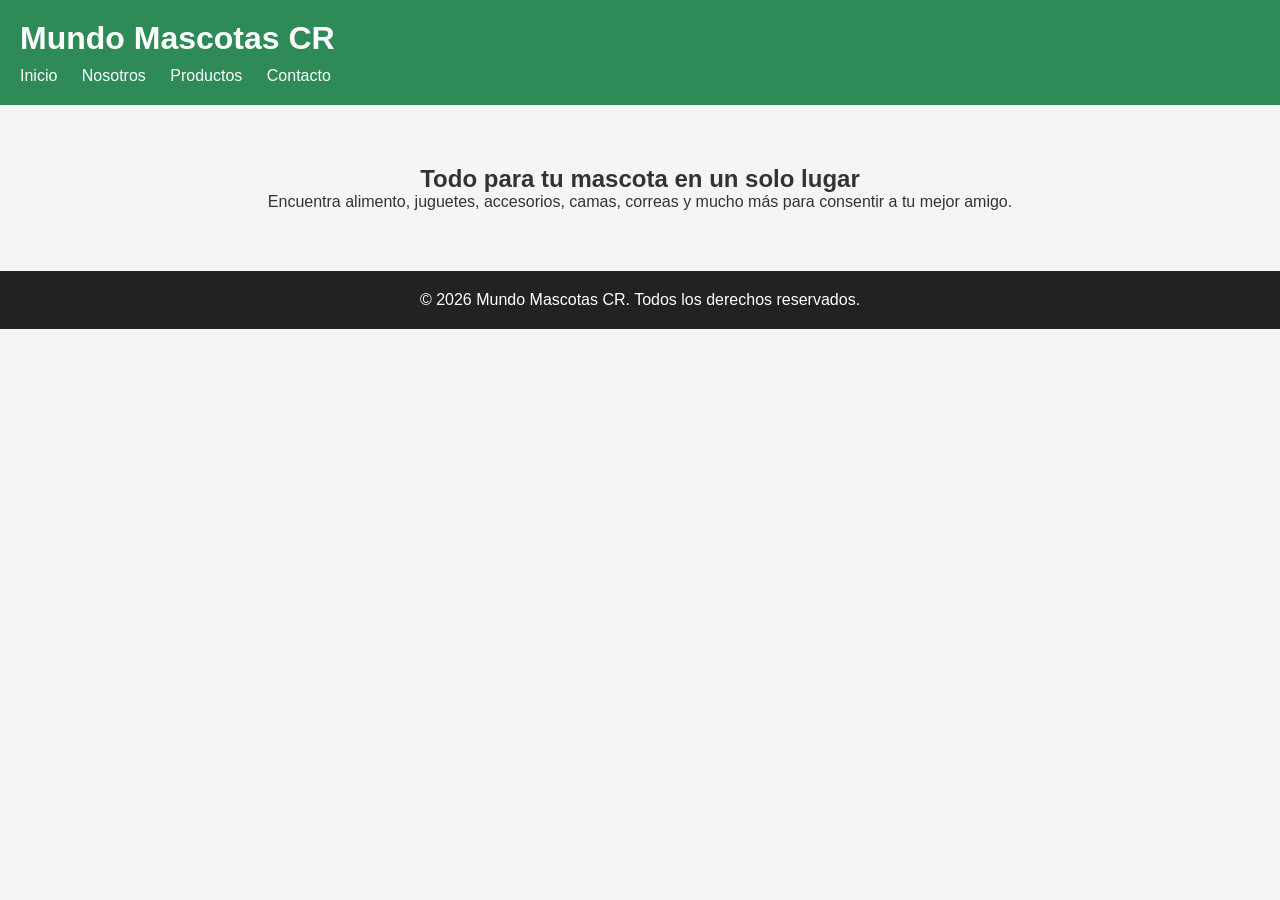
==== index.html @ e01708a8 "Primer respaldo del proyecto Mundo Mascotas CR" ====
<!DOCTYPE html>
<html lang="es">
<head>
    <meta charset="UTF-8">
    <meta name="viewport" content="width=device-width, initial-scale=1.0">
    <title>Mundo Mascotas CR | Tienda para Mascotas en Costa Rica</title>

    <meta name="description" content="Mundo Mascotas CR ofrece alimentos, juguetes, accesorios y productos para el cuidado de perros y gatos en Costa Rica.">

    <link rel="icon" href="favicon.ico">

    <link rel="stylesheet" href="css/styles.css">
</head>
<body>

<header>
    <h1>Mundo Mascotas CR</h1>

    <nav>
        <a href="index.html">Inicio</a>
        <a href="pages/nosotros.html">Nosotros</a>
        <a href="pages/servicios.html">Productos</a>
        <a href="pages/contacto.html">Contacto</a>
    </nav>
</header>

<main>

<section class="hero">
    <h2>Todo para tu mascota en un solo lugar</h2>

    <p>
        Encuentra alimento, juguetes, accesorios, camas, correas y mucho más para consentir a tu mejor amigo.
    </p>
</section>

</main>

<footer>
    <p>&copy; 2026 Mundo Mascotas CR. Todos los derechos reservados.</p>
</footer>

<script src="js/script.js"></script>

</body>
</html>
---- css/styles.css ----
*{
    margin:0;
    padding:0;
    box-sizing:border-box;
}

body{
    font-family:Arial, Helvetica, sans-serif;
    background:#f5f5f5;
    color:#333;
}

header{
    background:#2e8b57;
    color:white;
    padding:20px;
}

nav{
    margin-top:10px;
}

nav a{
    color:white;
    text-decoration:none;
    margin-right:20px;
}

.hero{
    text-align:center;
    padding:60px 20px;
}

footer{
    background:#222;
    color:white;
    text-align:center;
    padding:20px;
}
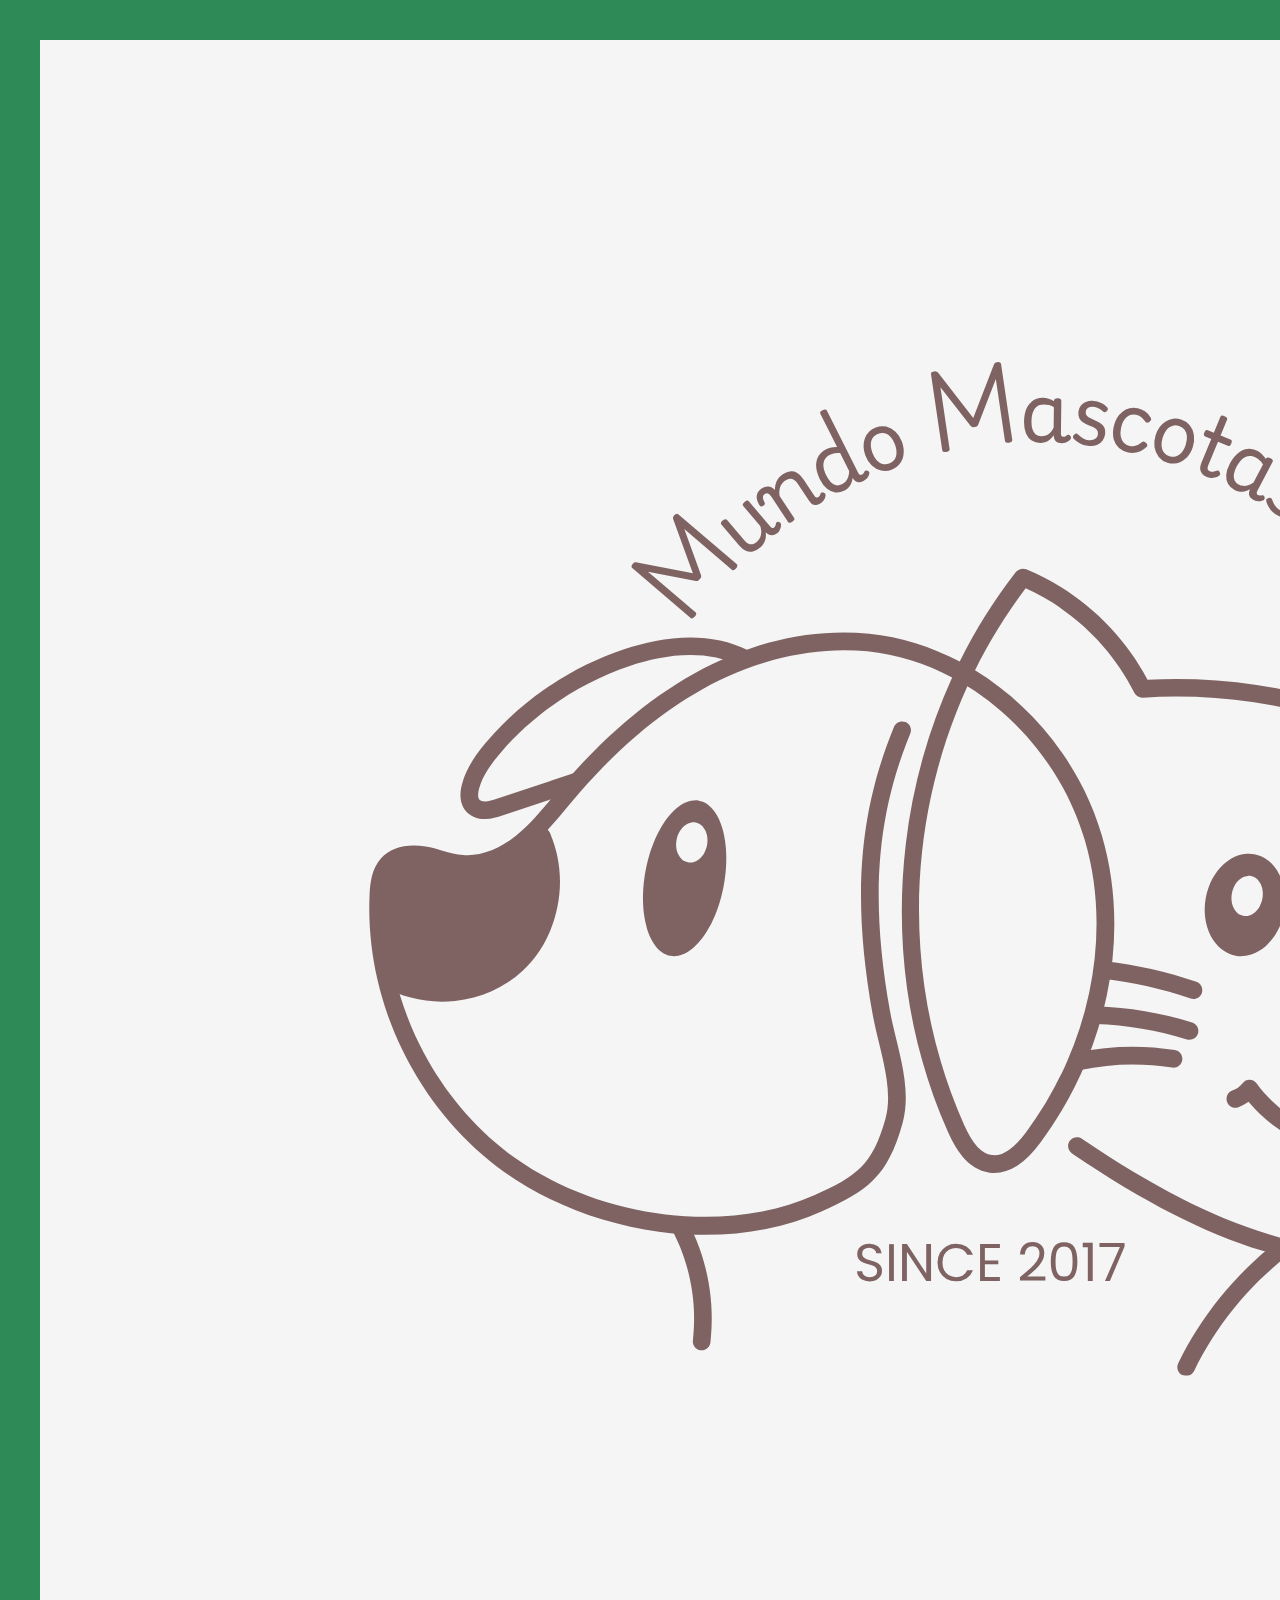
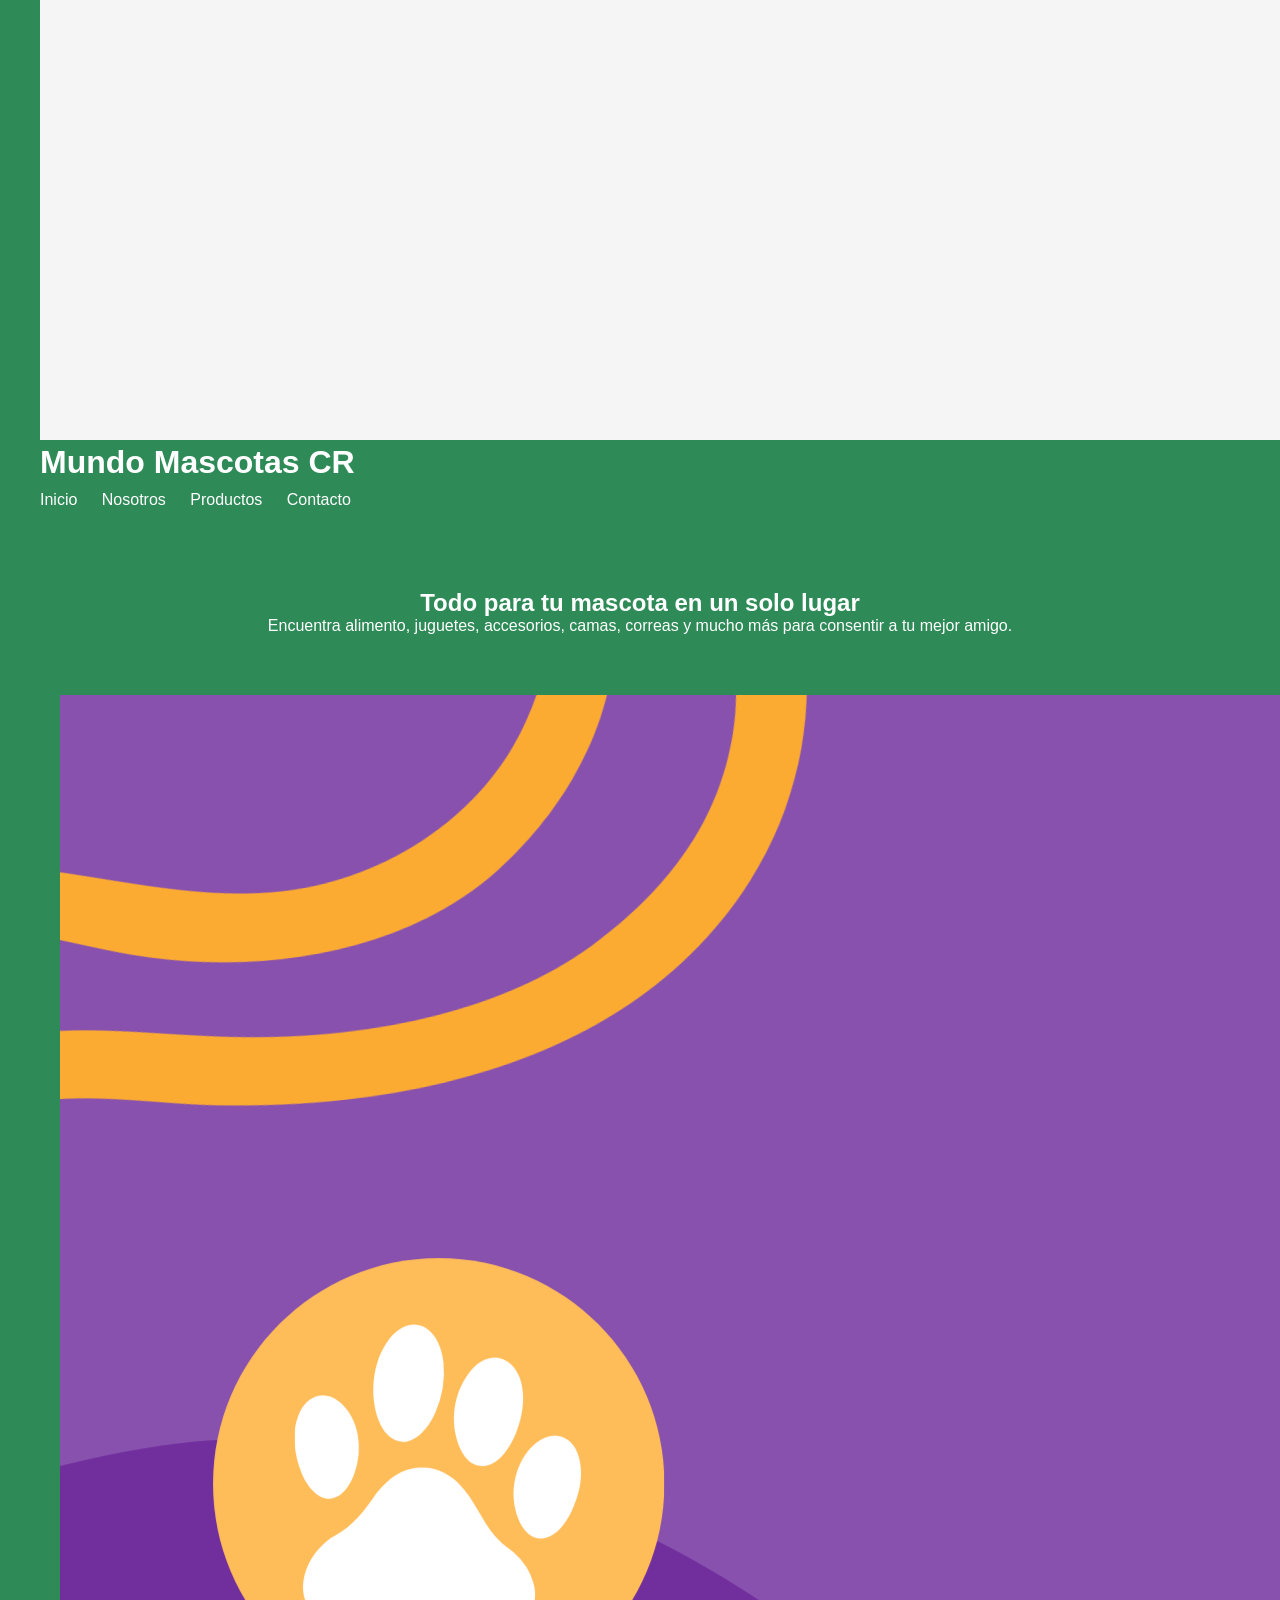
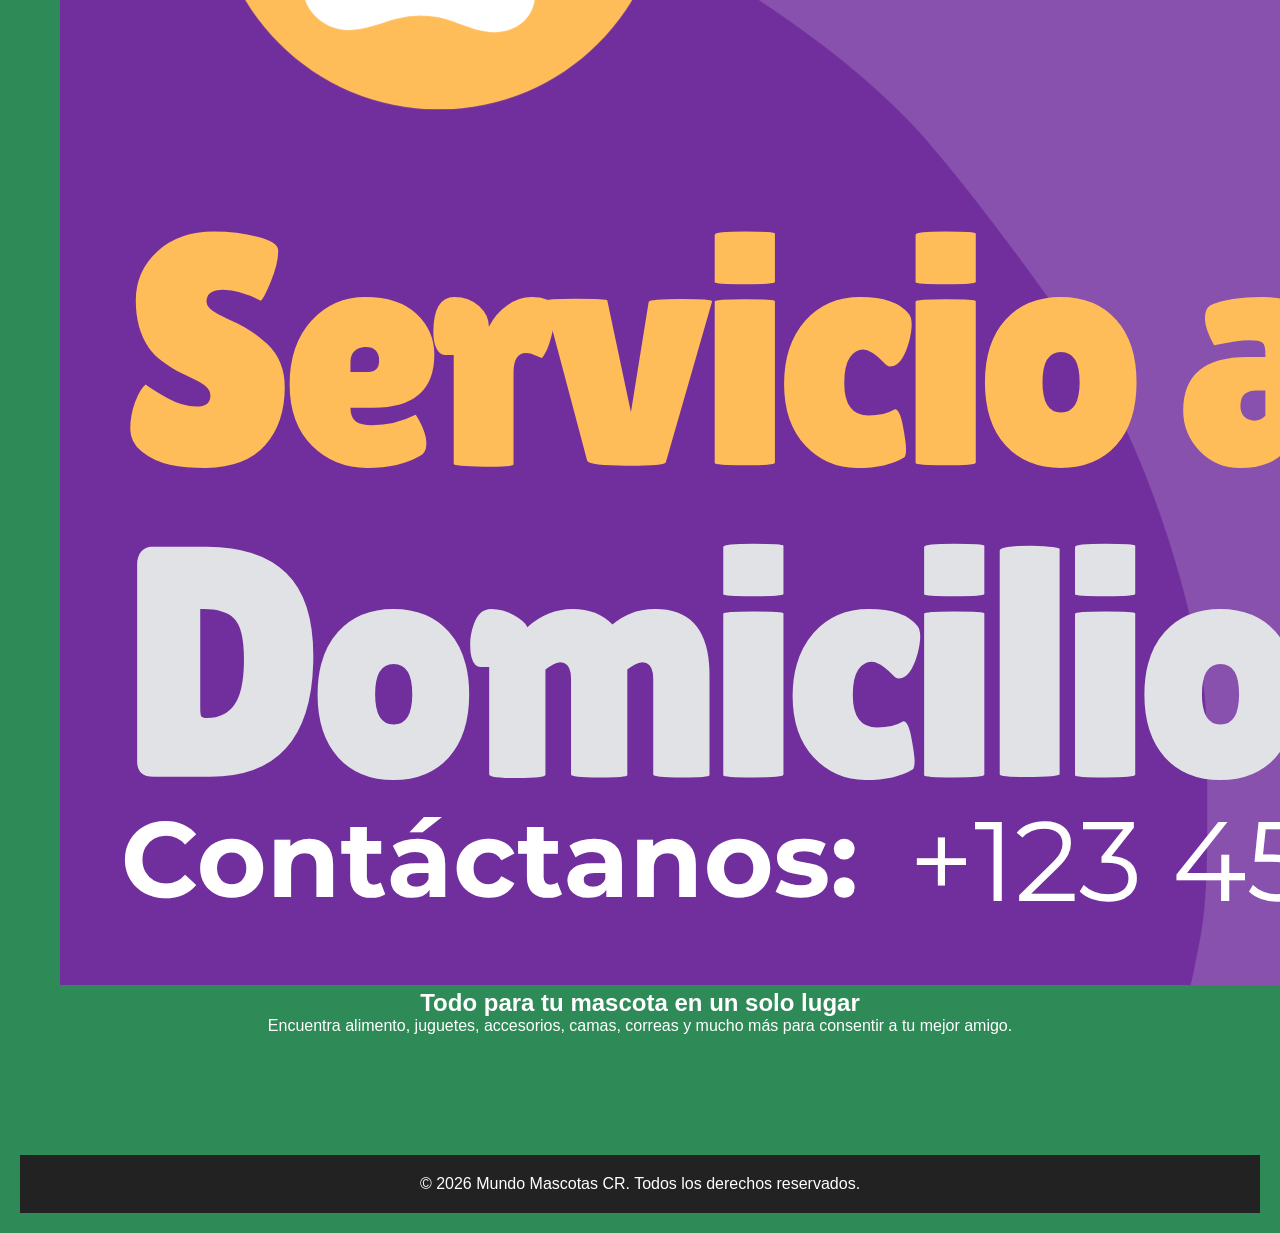
==== commit dd7b7b66: "Agregar imágenes al inicio" ====
--- a/index.html
+++ b/index.html
@@ -14,6 +14,9 @@
 <body>
 
 <header>
+    <header>
+    <img src="img/logo.png" alt="Logo Mundo Mascotas CR">
+
     <h1>Mundo Mascotas CR</h1>
 
     <nav>
@@ -32,6 +35,16 @@
     <p>
         Encuentra alimento, juguetes, accesorios, camas, correas y mucho más para consentir a tu mejor amigo.
     </p>
+<section class="hero">
+
+    <img src="img/banner.png" alt="Mundo Mascotas CR">
+
+    <h2>Todo para tu mascota en un solo lugar</h2>
+
+    <p>
+        Encuentra alimento, juguetes, accesorios, camas, correas y mucho más para consentir a tu mejor amigo.
+    </p>
+
 </section>
 
 </main>
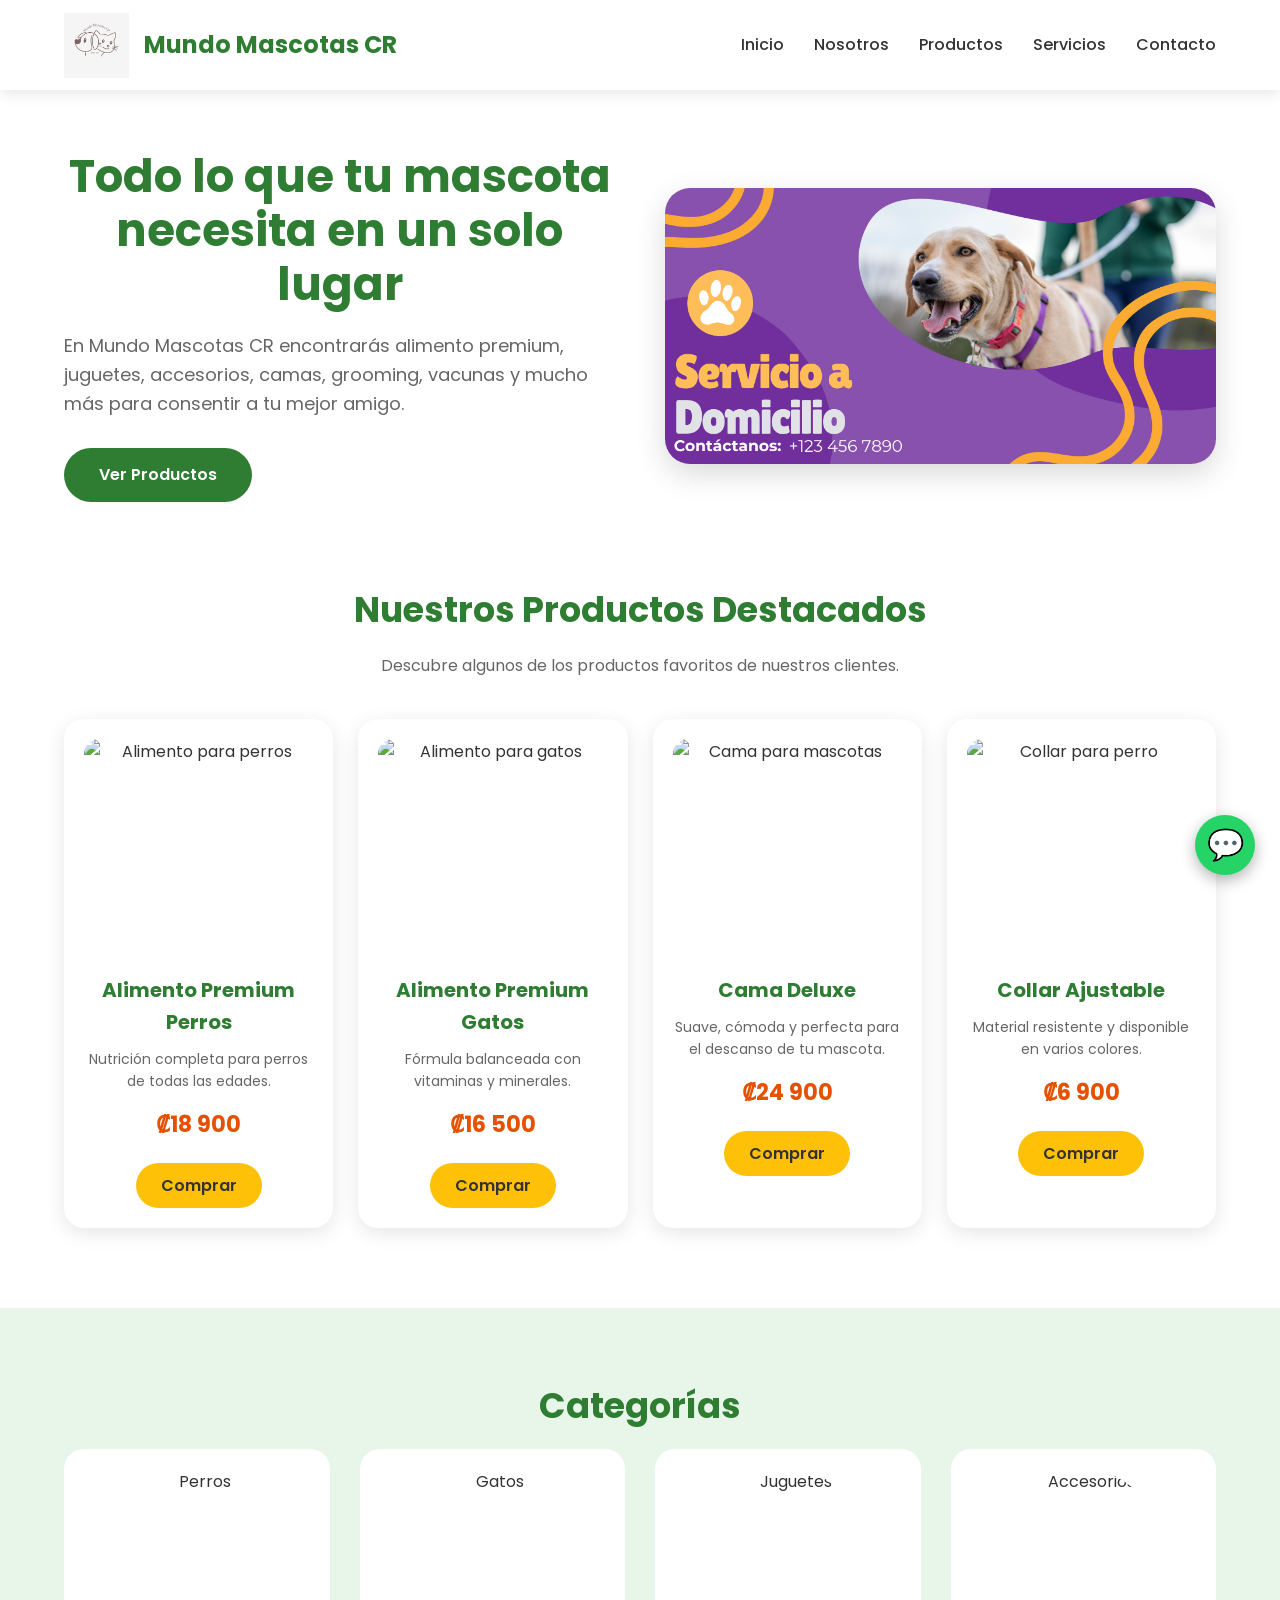
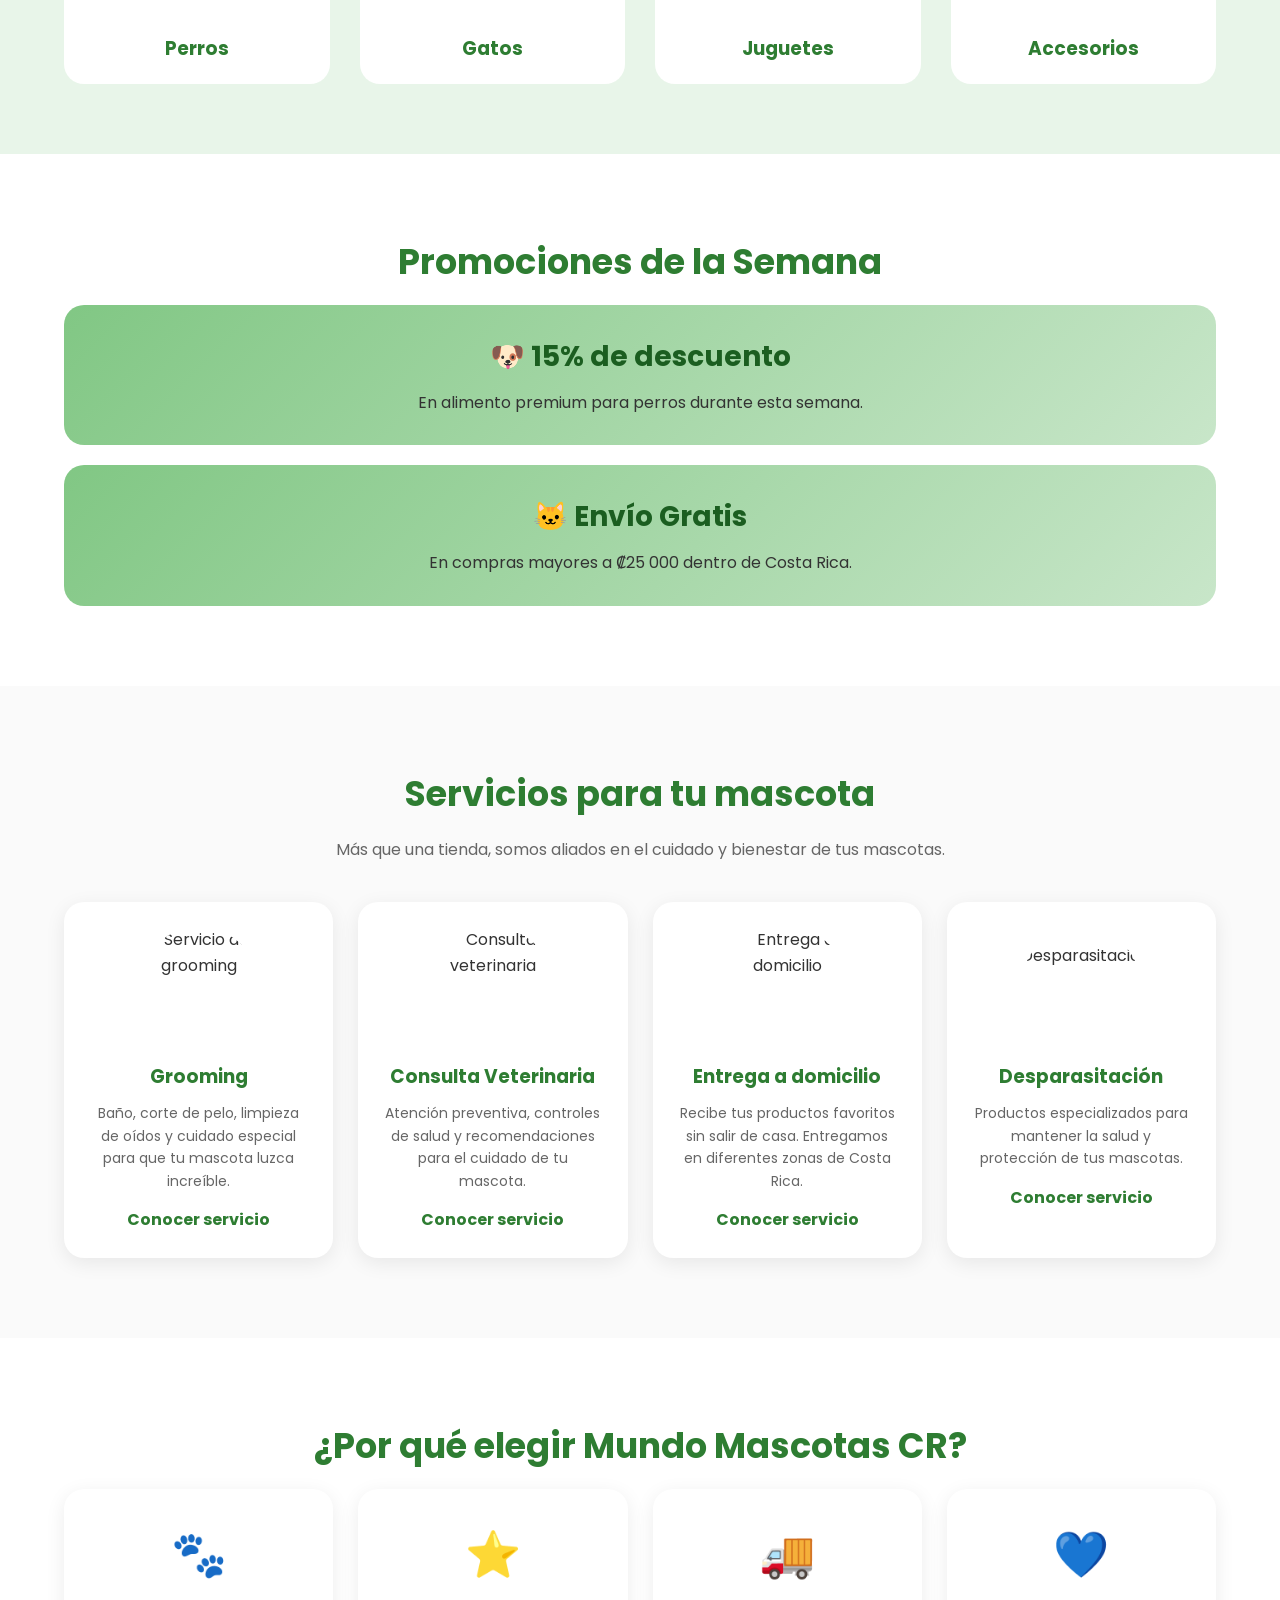
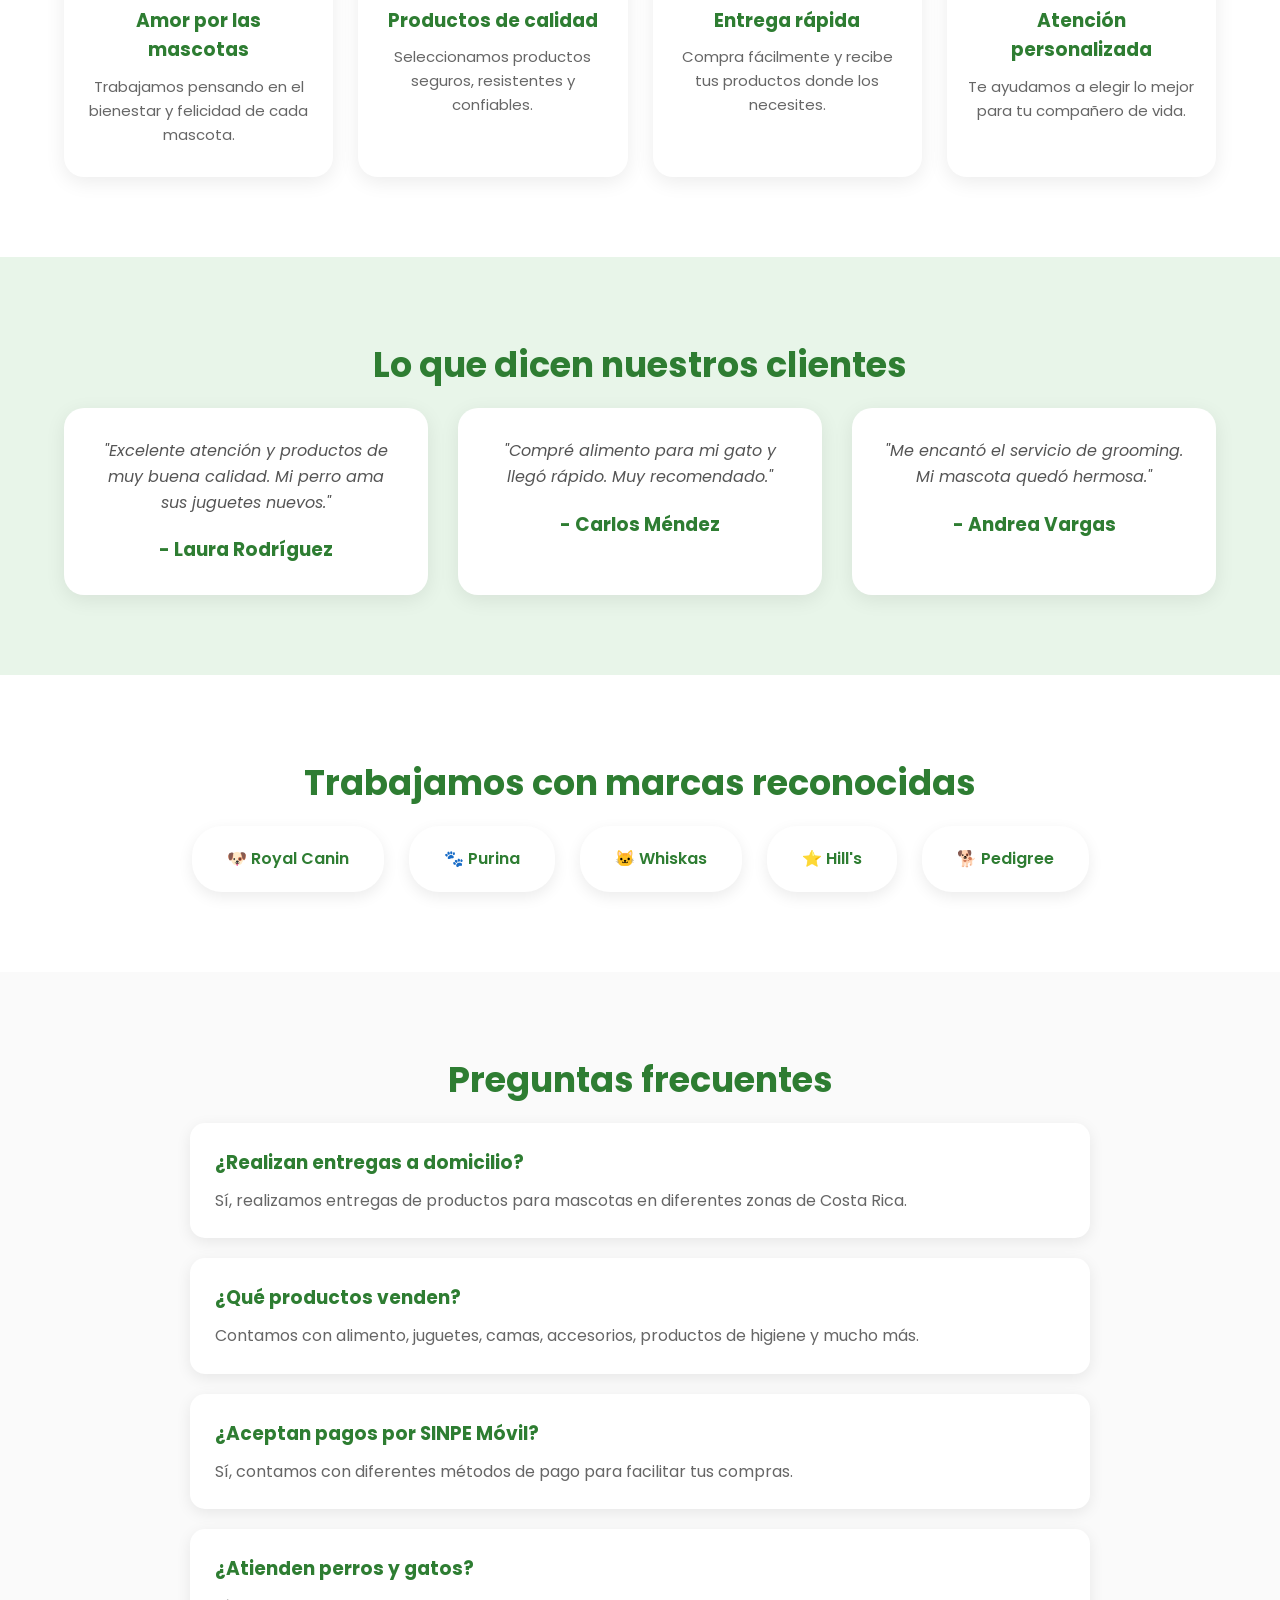
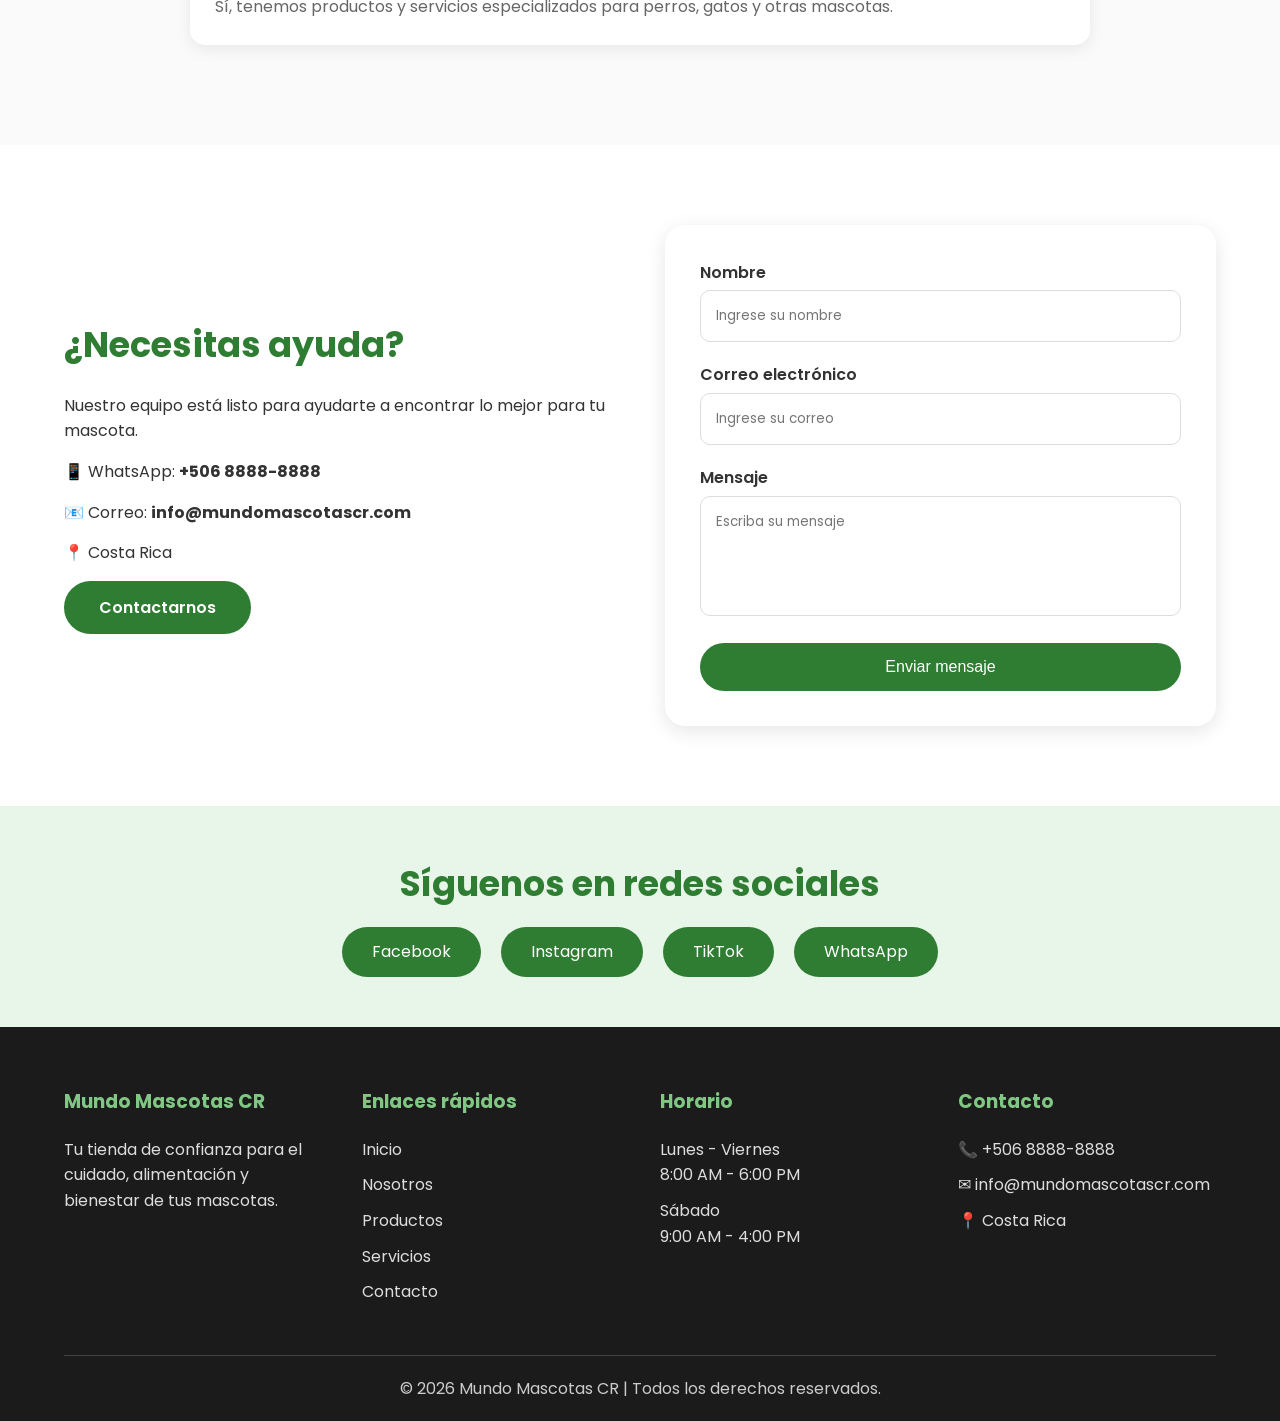
==== commit 24d72e39: "Sitio web completo Mundo Mascotas CR" ====
--- a/index.html
+++ b/index.html
@@ -1,59 +1,1033 @@
 <!DOCTYPE html>
 <html lang="es">
+
 <head>
     <meta charset="UTF-8">
     <meta name="viewport" content="width=device-width, initial-scale=1.0">
-    <title>Mundo Mascotas CR | Tienda para Mascotas en Costa Rica</title>
-
-    <meta name="description" content="Mundo Mascotas CR ofrece alimentos, juguetes, accesorios y productos para el cuidado de perros y gatos en Costa Rica.">
-
-    <link rel="icon" href="favicon.ico">
+
+    <title>Mundo Mascotas CR | Todo para tu mascota</title>
+
+    <meta name="description"
+        content="Mundo Mascotas CR ofrece alimentos, accesorios, juguetes, camas, grooming y productos para el cuidado de perros y gatos en Costa Rica.">
+
+    <meta name="keywords"
+        content="mascotas, perros, gatos, alimento, juguetes, grooming, Costa Rica, veterinaria">
+
+    <meta name="author" content="Mundo Mascotas CR">
+
+    <link rel="icon" href="img/logo.png">
 
     <link rel="stylesheet" href="css/styles.css">
+
+    <link rel="preconnect" href="https://fonts.googleapis.com">
+    <link rel="preconnect" href="https://fonts.gstatic.com" crossorigin>
+
+    <link href="https://fonts.googleapis.com/css2?family=Poppins:wght@300;400;500;600;700&display=swap"
+        rel="stylesheet">
 </head>
+
 <body>
 
 <header>
-    <header>
-    <img src="img/logo.png" alt="Logo Mundo Mascotas CR">
-
-    <h1>Mundo Mascotas CR</h1>
-
-    <nav>
-        <a href="index.html">Inicio</a>
-        <a href="pages/nosotros.html">Nosotros</a>
-        <a href="pages/servicios.html">Productos</a>
-        <a href="pages/contacto.html">Contacto</a>
-    </nav>
+
+    <div class="contenedor">
+
+        <div class="logo">
+
+            <img src="img/logo.png" alt="Logo Mundo Mascotas CR">
+
+            <h1>Mundo Mascotas CR</h1>
+
+        </div>
+
+        <nav>
+
+            <ul>
+
+                <li><a href="index.html">Inicio</a></li>
+
+                <li><a href="pages/nosotros.html">Nosotros</a></li>
+
+                <li><a href="pages/productos.html">Productos</a></li>
+
+                <li><a href="pages/servicios.html">Servicios</a></li>
+
+                <li><a href="pages/contacto.html">Contacto</a></li>
+
+            </ul>
+
+        </nav>
+
+    </div>
+
 </header>
 
 <main>
 
 <section class="hero">
-    <h2>Todo para tu mascota en un solo lugar</h2>
+
+    <div class="hero-texto">
+
+        <h2>Todo lo que tu mascota necesita en un solo lugar</h2>
+
+        <p>
+
+            En Mundo Mascotas CR encontrarás alimento premium,
+            juguetes, accesorios, camas, grooming, vacunas y
+            mucho más para consentir a tu mejor amigo.
+
+        </p>
+
+        <a href="pages/productos.html" class="boton">
+            Ver Productos
+        </a>
+
+    </div>
+
+    <div class="hero-imagen">
+
+        <img src="img/banner.png" alt="Banner Mundo Mascotas CR">
+
+    </div>
+
+</section>
+
+<!-- ================= PRODUCTOS DESTACADOS ================= -->
+
+<section class="productos">
+
+    <h2>Nuestros Productos Destacados</h2>
 
     <p>
-        Encuentra alimento, juguetes, accesorios, camas, correas y mucho más para consentir a tu mejor amigo.
+        Descubre algunos de los productos favoritos de nuestros clientes.
     </p>
-<section class="hero">
-
-    <img src="img/banner.png" alt="Mundo Mascotas CR">
-
-    <h2>Todo para tu mascota en un solo lugar</h2>
+
+    <div class="contenedor-productos">
+
+        <article class="card">
+
+            <img src="img/alimento-perro.jpg" alt="Alimento para perros">
+
+            <h3>Alimento Premium Perros</h3>
+
+            <p>
+                Nutrición completa para perros de todas las edades.
+            </p>
+
+            <span class="precio">₡18 900</span>
+
+            <a href="pages/productos.html" class="btn-card">
+                Comprar
+            </a>
+
+        </article>
+
+        <article class="card">
+
+            <img src="img/alimento-gato.jpg" alt="Alimento para gatos">
+
+            <h3>Alimento Premium Gatos</h3>
+
+            <p>
+                Fórmula balanceada con vitaminas y minerales.
+            </p>
+
+            <span class="precio">₡16 500</span>
+
+            <a href="pages/productos.html" class="btn-card">
+                Comprar
+            </a>
+
+        </article>
+
+        <article class="card">
+
+            <img src="img/cama.jpg" alt="Cama para mascotas">
+
+            <h3>Cama Deluxe</h3>
+
+            <p>
+                Suave, cómoda y perfecta para el descanso de tu mascota.
+            </p>
+
+            <span class="precio">₡24 900</span>
+
+            <a href="pages/productos.html" class="btn-card">
+                Comprar
+            </a>
+
+        </article>
+
+        <article class="card">
+
+            <img src="img/collar.jpg" alt="Collar para perro">
+
+            <h3>Collar Ajustable</h3>
+
+            <p>
+                Material resistente y disponible en varios colores.
+            </p>
+
+            <span class="precio">₡6 900</span>
+
+            <a href="pages/productos.html" class="btn-card">
+                Comprar
+            </a>
+
+        </article>
+
+    </div>
+
+</section>
+
+<!-- ================= CATEGORÍAS ================= -->
+
+<section class="categorias">
+
+    <h2>Categorías</h2>
+
+    <div class="grid-categorias">
+
+        <div class="categoria">
+
+            <img src="img/perros.jpg" alt="Perros">
+
+            <h3>Perros</h3>
+
+        </div>
+
+        <div class="categoria">
+
+            <img src="img/gatos.jpg" alt="Gatos">
+
+            <h3>Gatos</h3>
+
+        </div>
+
+        <div class="categoria">
+
+            <img src="img/juguetes.jpg" alt="Juguetes">
+
+            <h3>Juguetes</h3>
+
+        </div>
+
+        <div class="categoria">
+
+            <img src="img/accesorios.jpg" alt="Accesorios">
+
+            <h3>Accesorios</h3>
+
+        </div>
+
+    </div>
+
+</section>
+
+<!-- ================= PROMOCIONES ================= -->
+
+<section class="promociones">
+
+    <h2>Promociones de la Semana</h2>
+
+    <div class="promo">
+
+        <h3>🐶 15% de descuento</h3>
+
+        <p>
+            En alimento premium para perros durante esta semana.
+        </p>
+
+    </div>
+
+    <div class="promo">
+
+        <h3>🐱 Envío Gratis</h3>
+
+        <p>
+            En compras mayores a ₡25 000 dentro de Costa Rica.
+        </p>
+
+    </div>
+
+</section>
+
+<!-- ================= SERVICIOS ================= -->
+
+<section class="servicios">
+
+    <h2>Servicios para tu mascota</h2>
 
     <p>
-        Encuentra alimento, juguetes, accesorios, camas, correas y mucho más para consentir a tu mejor amigo.
+        Más que una tienda, somos aliados en el cuidado y bienestar
+        de tus mascotas.
     </p>
 
+
+    <div class="contenedor-servicios">
+
+
+        <article class="servicio-card">
+
+            <img src="img/grooming.jpg" alt="Servicio de grooming">
+
+            <h3>Grooming</h3>
+
+            <p>
+                Baño, corte de pelo, limpieza de oídos
+                y cuidado especial para que tu mascota luzca increíble.
+            </p>
+
+            <a href="pages/servicios.html">
+                Conocer servicio
+            </a>
+
+        </article>
+
+
+
+        <article class="servicio-card">
+
+            <img src="img/veterinaria.jpg" alt="Consulta veterinaria">
+
+            <h3>Consulta Veterinaria</h3>
+
+            <p>
+                Atención preventiva, controles de salud
+                y recomendaciones para el cuidado de tu mascota.
+            </p>
+
+            <a href="pages/servicios.html">
+                Conocer servicio
+            </a>
+
+        </article>
+
+
+
+        <article class="servicio-card">
+
+            <img src="img/envio.jpg" alt="Entrega a domicilio">
+
+            <h3>Entrega a domicilio</h3>
+
+            <p>
+                Recibe tus productos favoritos sin salir de casa.
+                Entregamos en diferentes zonas de Costa Rica.
+            </p>
+
+            <a href="pages/servicios.html">
+                Conocer servicio
+            </a>
+
+        </article>
+
+
+
+        <article class="servicio-card">
+
+            <img src="img/desparasitacion.jpg" alt="Desparasitación">
+
+            <h3>Desparasitación</h3>
+
+            <p>
+                Productos especializados para mantener
+                la salud y protección de tus mascotas.
+            </p>
+
+            <a href="pages/servicios.html">
+                Conocer servicio
+            </a>
+
+        </article>
+
+
+    </div>
+
+
 </section>
 
+
+
+
+<!-- ================= POR QUÉ ELEGIRNOS ================= -->
+
+
+<section class="beneficios">
+
+
+    <h2>¿Por qué elegir Mundo Mascotas CR?</h2>
+
+
+    <div class="grid-beneficios">
+
+
+        <div class="beneficio">
+
+            <span>🐾</span>
+
+            <h3>Amor por las mascotas</h3>
+
+            <p>
+                Trabajamos pensando en el bienestar
+                y felicidad de cada mascota.
+            </p>
+
+        </div>
+
+
+
+        <div class="beneficio">
+
+            <span>⭐</span>
+
+            <h3>Productos de calidad</h3>
+
+            <p>
+                Seleccionamos productos seguros,
+                resistentes y confiables.
+            </p>
+
+        </div>
+
+
+
+
+        <div class="beneficio">
+
+            <span>🚚</span>
+
+            <h3>Entrega rápida</h3>
+
+            <p>
+                Compra fácilmente y recibe tus productos
+                donde los necesites.
+            </p>
+
+        </div>
+
+
+
+
+        <div class="beneficio">
+
+            <span>💙</span>
+
+            <h3>Atención personalizada</h3>
+
+            <p>
+                Te ayudamos a elegir lo mejor
+                para tu compañero de vida.
+            </p>
+
+        </div>
+
+
+    </div>
+
+
+</section>
+
+
+
+
+
+<!-- ================= TESTIMONIOS ================= -->
+
+
+<section class="testimonios">
+
+
+<h2>Lo que dicen nuestros clientes</h2>
+
+
+
+<div class="contenedor-testimonios">
+
+
+<div class="testimonio">
+
+
+<p>
+"Excelente atención y productos de muy buena calidad.
+Mi perro ama sus juguetes nuevos."
+</p>
+
+
+<h3>
+- Laura Rodríguez
+</h3>
+
+
+</div>
+
+
+
+
+<div class="testimonio">
+
+
+<p>
+"Compré alimento para mi gato y llegó rápido.
+Muy recomendado."
+</p>
+
+
+<h3>
+- Carlos Méndez
+</h3>
+
+
+</div>
+
+
+
+
+<div class="testimonio">
+
+
+<p>
+"Me encantó el servicio de grooming.
+Mi mascota quedó hermosa."
+</p>
+
+
+<h3>
+- Andrea Vargas
+</h3>
+
+
+</div>
+
+
+
+</div>
+
+
+</section>
+
+
+
+
+
+<!-- ================= MARCAS ================= -->
+
+
+<section class="marcas">
+
+
+<h2>Trabajamos con marcas reconocidas</h2>
+
+
+
+<div class="lista-marcas">
+
+
+<div>
+🐶 Royal Canin
+</div>
+
+
+<div>
+🐾 Purina
+</div>
+
+
+<div>
+🐱 Whiskas
+</div>
+
+
+<div>
+⭐ Hill's
+</div>
+
+
+<div>
+🐕 Pedigree
+</div>
+
+
+
+</div>
+
+
+
+</section>
+
+<!-- ================= PREGUNTAS FRECUENTES ================= -->
+
+
+<section class="faq">
+
+
+<h2>Preguntas frecuentes</h2>
+
+
+
+<div class="faq-container">
+
+
+
+<div class="pregunta">
+
+
+<h3>
+¿Realizan entregas a domicilio?
+</h3>
+
+
+<p>
+Sí, realizamos entregas de productos para mascotas
+en diferentes zonas de Costa Rica.
+</p>
+
+
+</div>
+
+
+
+
+<div class="pregunta">
+
+
+<h3>
+¿Qué productos venden?
+</h3>
+
+
+<p>
+Contamos con alimento, juguetes, camas,
+accesorios, productos de higiene y mucho más.
+</p>
+
+
+</div>
+
+
+
+
+
+<div class="pregunta">
+
+
+<h3>
+¿Aceptan pagos por SINPE Móvil?
+</h3>
+
+
+<p>
+Sí, contamos con diferentes métodos de pago
+para facilitar tus compras.
+</p>
+
+
+</div>
+
+
+
+
+
+<div class="pregunta">
+
+
+<h3>
+¿Atienden perros y gatos?
+</h3>
+
+
+<p>
+Sí, tenemos productos y servicios especializados
+para perros, gatos y otras mascotas.
+</p>
+
+
+</div>
+
+
+
+</div>
+
+
+
+</section>
+
+
+
+
+
+<!-- ================= CONTACTO RÁPIDO ================= -->
+
+
+<section class="contacto-home">
+
+
+<div class="contacto-info">
+
+
+<h2>
+¿Necesitas ayuda?
+</h2>
+
+
+<p>
+Nuestro equipo está listo para ayudarte
+a encontrar lo mejor para tu mascota.
+</p>
+
+
+<p>
+📱 WhatsApp:
+<strong>
++506 8888-8888
+</strong>
+</p>
+
+
+<p>
+📧 Correo:
+<strong>
+info@mundomascotascr.com
+</strong>
+</p>
+
+
+<p>
+📍 Costa Rica
+</p>
+
+
+
+<a href="pages/contacto.html" class="boton">
+Contactarnos
+</a>
+
+
+
+</div>
+
+
+
+<div class="contacto-formulario">
+
+
+<form>
+
+
+<label>
+Nombre
+</label>
+
+
+<input 
+type="text"
+placeholder="Ingrese su nombre"
+>
+
+
+
+
+<label>
+Correo electrónico
+</label>
+
+
+<input 
+type="email"
+placeholder="Ingrese su correo"
+>
+
+
+
+
+<label>
+Mensaje
+</label>
+
+
+<textarea
+placeholder="Escriba su mensaje">
+</textarea>
+
+
+
+<button type="submit">
+Enviar mensaje
+</button>
+
+
+
+</form>
+
+
+</div>
+
+
+
+</section>
+
+
+
+
+
+<!-- ================= REDES SOCIALES ================= -->
+
+
+<section class="redes">
+
+
+<h2>
+Síguenos en redes sociales
+</h2>
+
+
+
+<div class="redes-links">
+
+
+<a href="#">
+Facebook
+</a>
+
+
+<a href="#">
+Instagram
+</a>
+
+
+<a href="#">
+TikTok
+</a>
+
+
+<a href="#">
+WhatsApp
+</a>
+
+
+
+</div>
+
+
+
+</section>
+
+
+
+
+
 </main>
 
+
+
+
+
+
+<!-- ================= FOOTER ================= -->
+
+
 <footer>
-    <p>&copy; 2026 Mundo Mascotas CR. Todos los derechos reservados.</p>
+
+
+<div class="footer-container">
+
+
+
+<div class="footer-col">
+
+
+<h3>
+Mundo Mascotas CR
+</h3>
+
+
+<p>
+Tu tienda de confianza para el cuidado,
+alimentación y bienestar de tus mascotas.
+</p>
+
+
+</div>
+
+
+
+
+
+<div class="footer-col">
+
+
+<h3>
+Enlaces rápidos
+</h3>
+
+
+<ul>
+
+
+<li>
+<a href="index.html">
+Inicio
+</a>
+</li>
+
+
+<li>
+<a href="pages/nosotros.html">
+Nosotros
+</a>
+</li>
+
+
+<li>
+<a href="pages/productos.html">
+Productos
+</a>
+</li>
+
+
+<li>
+<a href="pages/servicios.html">
+Servicios
+</a>
+</li>
+
+
+<li>
+<a href="pages/contacto.html">
+Contacto
+</a>
+</li>
+
+
+
+</ul>
+
+
+</div>
+
+
+
+
+
+
+<div class="footer-col">
+
+
+<h3>
+Horario
+</h3>
+
+
+<p>
+Lunes - Viernes
+<br>
+8:00 AM - 6:00 PM
+</p>
+
+
+<p>
+Sábado
+<br>
+9:00 AM - 4:00 PM
+</p>
+
+
+</div>
+
+
+
+
+
+
+<div class="footer-col">
+
+
+<h3>
+Contacto
+</h3>
+
+
+<p>
+📞 +506 8888-8888
+</p>
+
+
+<p>
+✉ info@mundomascotascr.com
+</p>
+
+
+<p>
+📍 Costa Rica
+</p>
+
+
+
+</div>
+
+
+
+</div>
+
+
+
+
+
+<div class="footer-bottom">
+
+
+<p>
+© 2026 Mundo Mascotas CR |
+Todos los derechos reservados.
+</p>
+
+
+
+</div>
+
+
+
 </footer>
 
+
+
+
+
+<!-- ================= BOTÓN WHATSAPP ================= -->
+
+
+<a 
+href="#"
+class="whatsapp"
+target="_blank">
+
+💬
+
+</a>
+
+
+
+
+
+<!-- ================= BOTÓN SUBIR ================= -->
+
+
+<button 
+id="btn-top">
+
+↑
+
+</button>
+
+
+
+
+
 <script src="js/script.js"></script>
 
+
+
 </body>
+
+
 </html>
--- a/css/styles.css
+++ b/css/styles.css
@@ -1,39 +1,2093 @@
-*{
-    margin:0;
+/* =====================================
+   MUNDO MASCOTAS CR
+   ARCHIVO: styles.css
+   PARTE 1
+===================================== */
+
+
+/* ========= RESET GENERAL ========= */
+
+
+* {
+
+    margin: 0;
+    padding: 0;
+    box-sizing: border-box;
+
+}
+
+
+
+html {
+
+    scroll-behavior: smooth;
+
+}
+
+
+
+body {
+
+    font-family: 'Poppins', sans-serif;
+
+    background: #ffffff;
+
+    color: #333;
+
+    line-height: 1.6;
+
+}
+
+
+
+img {
+
+    max-width: 100%;
+
+    display: block;
+
+}
+
+
+
+a {
+
+    text-decoration: none;
+
+    color: inherit;
+
+}
+
+
+
+ul {
+
+    list-style: none;
+
+}
+
+
+
+
+/* ========= VARIABLES ========= */
+
+
+:root {
+
+
+    --principal: #2E7D32;
+
+    --secundario: #81C784;
+
+    --claro: #E8F5E9;
+
+    --amarillo: #FFC107;
+
+    --oscuro: #1B1B1B;
+
+    --blanco: #ffffff;
+
+    --gris: #666;
+
+
+}
+
+
+
+
+
+/* ========= CONTENEDOR GENERAL ========= */
+
+
+.contenedor {
+
+
+    width: 90%;
+
+    max-width: 1200px;
+
+    margin: auto;
+
+    display: flex;
+
+    align-items: center;
+
+    justify-content: space-between;
+
+
+}
+
+
+
+
+
+
+/* ========= HEADER ========= */
+
+
+header {
+
+
+    background: var(--blanco);
+
+    position: sticky;
+
+    top: 0;
+
+    z-index: 1000;
+
+    box-shadow: 0 3px 15px rgba(0,0,0,0.10);
+
+
+}
+
+
+
+header .contenedor {
+
+
+    height: 90px;
+
+
+}
+
+
+
+
+/* ========= LOGO ========= */
+
+
+.logo {
+
+
+    display: flex;
+
+    align-items: center;
+
+    gap: 15px;
+
+
+}
+
+
+
+.logo img {
+
+
+    width: 65px;
+
+    height: 65px;
+
+    object-fit: contain;
+
+
+}
+
+
+
+.logo h1 {
+
+
+    font-size: 24px;
+
+    color: var(--principal);
+
+    font-weight: 700;
+
+
+}
+
+
+
+
+
+
+/* ========= MENU ========= */
+
+
+nav ul {
+
+
+    display: flex;
+
+    gap: 30px;
+
+
+}
+
+
+
+nav ul li a {
+
+
+    font-weight: 500;
+
+    color: #333;
+
+    transition: .3s;
+
+
+}
+
+
+
+nav ul li a:hover {
+
+
+    color: var(--principal);
+
+
+}
+
+
+
+
+
+
+
+/* ========= HERO ========= */
+
+
+.hero {
+
+
+    width: 90%;
+
+    max-width: 1200px;
+
+    margin: 60px auto;
+
+    display: grid;
+
+    grid-template-columns: 1fr 1fr;
+
+    align-items: center;
+
+    gap: 50px;
+
+
+}
+
+
+
+
+
+.hero-texto h2 {
+
+
+    font-size: 45px;
+
+    color: var(--principal);
+
+    line-height: 1.2;
+
+    margin-bottom: 20px;
+
+
+}
+
+
+
+
+.hero-texto p {
+
+
+    font-size: 18px;
+
+    color: var(--gris);
+
+    margin-bottom: 30px;
+
+
+}
+
+
+
+
+.boton {
+
+
+    display: inline-block;
+
+    background: var(--principal);
+
+    color: white;
+
+    padding: 14px 35px;
+
+    border-radius: 30px;
+
+    font-weight: 600;
+
+    transition: .3s;
+
+
+}
+
+
+
+.boton:hover {
+
+
+    background: #1b5e20;
+
+    transform: translateY(-3px);
+
+
+}
+
+
+
+
+
+.hero-imagen img {
+
+
+    width: 100%;
+
+    border-radius: 25px;
+
+    box-shadow: 0 10px 30px rgba(0,0,0,.15);
+
+
+}
+
+/* =====================================
+   PARTE 2
+   PRODUCTOS - CATEGORÍAS - PROMOCIONES
+===================================== */
+
+
+
+/* ========= TITULOS GENERALES ========= */
+
+
+section h2 {
+
+
+    text-align: center;
+
+    font-size: 35px;
+
+    color: var(--principal);
+
+    margin-bottom: 15px;
+
+
+}
+
+
+
+section > p {
+
+
+    text-align: center;
+
+    color: var(--gris);
+
+    margin-bottom: 40px;
+
+
+}
+
+
+
+
+
+
+
+/* ========= PRODUCTOS DESTACADOS ========= */
+
+
+.productos {
+
+
+    width: 90%;
+
+    max-width: 1200px;
+
+    margin: 80px auto;
+
+
+}
+
+
+
+
+.contenedor-productos {
+
+
+    display: grid;
+
+    grid-template-columns: repeat(4, 1fr);
+
+    gap: 25px;
+
+
+}
+
+
+
+
+
+
+.card {
+
+
+    background: white;
+
+    border-radius: 20px;
+
+    padding: 20px;
+
+    box-shadow: 0 5px 20px rgba(0,0,0,.10);
+
+    text-align: center;
+
+    transition: .3s;
+
+
+}
+
+
+
+.card:hover {
+
+
+    transform: translateY(-10px);
+
+    box-shadow: 0 10px 30px rgba(0,0,0,.15);
+
+
+}
+
+
+
+.card img {
+
+
+    width: 100%;
+
+    height: 220px;
+
+    object-fit: cover;
+
+    border-radius: 15px;
+
+    margin-bottom: 15px;
+
+
+}
+
+
+
+
+.card h3 {
+
+
+    color: var(--principal);
+
+    margin-bottom: 10px;
+
+    font-size: 20px;
+
+
+}
+
+
+
+
+.card p {
+
+
+    color: var(--gris);
+
+    font-size: 14px;
+
+    margin-bottom: 15px;
+
+
+}
+
+
+
+
+.precio {
+
+
+    display: block;
+
+    font-size: 22px;
+
+    font-weight: bold;
+
+    color: #E65100;
+
+    margin-bottom: 20px;
+
+
+}
+
+
+
+
+
+.btn-card {
+
+
+    display: inline-block;
+
+    background: var(--amarillo);
+
+    color: #333;
+
+    padding: 10px 25px;
+
+    border-radius: 25px;
+
+    font-weight: 600;
+
+    transition: .3s;
+
+
+}
+
+
+
+
+.btn-card:hover {
+
+
+    background: #ffb300;
+
+}
+
+
+
+
+
+/* ========= CATEGORIAS ========= */
+
+
+.categorias {
+
+
+    background: var(--claro);
+
+    padding: 70px 5%;
+
+
+}
+
+
+
+
+.grid-categorias {
+
+
+    max-width: 1200px;
+
+    margin: auto;
+
+    display: grid;
+
+    grid-template-columns: repeat(4,1fr);
+
+    gap: 30px;
+
+
+}
+
+
+
+
+
+.categoria {
+
+
+    background:white;
+
+    padding:20px;
+
+    border-radius:20px;
+
+    text-align:center;
+
+    transition:.3s;
+
+
+}
+
+
+
+
+.categoria:hover {
+
+
+    transform: scale(1.05);
+
+
+}
+
+
+
+
+
+.categoria img {
+
+
+    height:150px;
+
+    width:150px;
+
+    margin:auto;
+
+    object-fit:cover;
+
+    border-radius:50%;
+
+
+}
+
+
+
+
+
+.categoria h3 {
+
+
+    margin-top:15px;
+
+    color:var(--principal);
+
+
+}
+
+
+
+
+
+
+
+/* ========= PROMOCIONES ========= */
+
+
+.promociones {
+
+
+    width:90%;
+
+    max-width:1200px;
+
+    margin:80px auto;
+
+
+}
+
+
+
+
+.promo {
+
+
+    background:linear-gradient(
+    135deg,
+    #81C784,
+    #C8E6C9
+    );
+
+
+    padding:30px;
+
+    border-radius:20px;
+
+    margin-bottom:20px;
+
+    text-align:center;
+
+
+}
+
+
+
+.promo h3 {
+
+
+    font-size:28px;
+
+    color:#1B5E20;
+
+    margin-bottom:10px;
+
+
+}
+
+
+
+.promo p {
+
+
+    color:#333;
+
+
+}
+
+
+
+
+
+
+/* ========= SERVICIOS ========= */
+
+
+.servicios {
+
+
+    background:#fafafa;
+
+    padding:80px 5%;
+
+
+}
+
+
+
+
+
+.contenedor-servicios {
+
+
+    max-width:1200px;
+
+    margin:auto;
+
+    display:grid;
+
+    grid-template-columns:repeat(4,1fr);
+
+    gap:25px;
+
+
+}
+
+
+
+
+
+.servicio-card {
+
+
+    background:white;
+
+    padding:25px;
+
+    border-radius:20px;
+
+    text-align:center;
+
+    box-shadow:0 5px 20px rgba(0,0,0,.08);
+
+    transition:.3s;
+
+
+}
+
+
+
+
+.servicio-card:hover {
+
+
+    transform:translateY(-8px);
+
+
+}
+
+
+
+
+.servicio-card img {
+
+
+    width:120px;
+
+    height:120px;
+
+    border-radius:50%;
+
+    object-fit:cover;
+
+    margin:auto auto 15px;
+
+
+}
+
+
+
+
+
+.servicio-card h3 {
+
+
+    color:var(--principal);
+
+    margin-bottom:10px;
+
+
+}
+
+
+
+
+.servicio-card p {
+
+
+    font-size:14px;
+
+    color:var(--gris);
+
+    margin-bottom:15px;
+
+
+}
+
+
+
+
+
+.servicio-card a {
+
+
+    color:var(--principal);
+
+    font-weight:bold;
+
+
+}
+
+/* =====================================
+   PARTE 3
+   BENEFICIOS - TESTIMONIOS - FAQ
+   CONTACTO - FOOTER
+===================================== */
+
+
+
+
+
+/* ========= BENEFICIOS ========= */
+
+
+.beneficios {
+
+
+    width:90%;
+
+    max-width:1200px;
+
+    margin:80px auto;
+
+
+}
+
+
+
+
+.grid-beneficios {
+
+
+    display:grid;
+
+    grid-template-columns:repeat(4,1fr);
+
+    gap:25px;
+
+
+}
+
+
+
+
+.beneficio {
+
+
+    text-align:center;
+
+    padding:30px 20px;
+
+    background:white;
+
+    border-radius:20px;
+
+    box-shadow:0 5px 20px rgba(0,0,0,.08);
+
+    transition:.3s;
+
+
+}
+
+
+
+
+.beneficio:hover {
+
+
+    transform:translateY(-8px);
+
+
+}
+
+
+
+
+.beneficio span {
+
+
+    font-size:45px;
+
+    display:block;
+
+    margin-bottom:15px;
+
+
+}
+
+
+
+
+.beneficio h3 {
+
+
+    color:var(--principal);
+
+    margin-bottom:10px;
+
+
+}
+
+
+
+
+.beneficio p {
+
+
+    color:var(--gris);
+
+    font-size:15px;
+
+
+}
+
+
+
+
+
+
+
+
+/* ========= TESTIMONIOS ========= */
+
+
+.testimonios {
+
+
+    background:var(--claro);
+
+    padding:80px 5%;
+
+
+}
+
+
+
+
+
+.contenedor-testimonios {
+
+
+    max-width:1200px;
+
+    margin:auto;
+
+    display:grid;
+
+    grid-template-columns:repeat(3,1fr);
+
+    gap:30px;
+
+
+}
+
+
+
+
+
+.testimonio {
+
+
+    background:white;
+
+    padding:30px;
+
+    border-radius:20px;
+
+    text-align:center;
+
+    box-shadow:0 5px 20px rgba(0,0,0,.08);
+
+
+}
+
+
+
+
+
+.testimonio p {
+
+
+    font-style:italic;
+
+    color:#555;
+
+    margin-bottom:20px;
+
+
+}
+
+
+
+
+.testimonio h3 {
+
+
+    color:var(--principal);
+
+
+}
+
+
+
+
+
+
+/* ========= MARCAS ========= */
+
+
+.marcas {
+
+
+    width:90%;
+
+    max-width:1200px;
+
+    margin:80px auto;
+
+
+}
+
+
+
+
+
+.lista-marcas {
+
+
+    display:flex;
+
+    justify-content:center;
+
+    flex-wrap:wrap;
+
+    gap:25px;
+
+
+}
+
+
+
+
+
+.lista-marcas div {
+
+
+    background:white;
+
+    padding:20px 35px;
+
+    border-radius:30px;
+
+    box-shadow:0 5px 15px rgba(0,0,0,.08);
+
+    font-weight:600;
+
+    color:var(--principal);
+
+
+}
+
+
+
+
+
+
+
+
+/* ========= FAQ ========= */
+
+
+.faq {
+
+
+    background:#fafafa;
+
+    padding:80px 5%;
+
+
+}
+
+
+
+
+
+.faq-container {
+
+
+    max-width:900px;
+
+    margin:auto;
+
+
+}
+
+
+
+
+
+.pregunta {
+
+
+    background:white;
+
+    padding:25px;
+
+    margin-bottom:20px;
+
+    border-radius:15px;
+
+    box-shadow:0 4px 15px rgba(0,0,0,.08);
+
+
+}
+
+
+
+
+.pregunta h3 {
+
+
+    color:var(--principal);
+
+    margin-bottom:10px;
+
+
+}
+
+
+
+
+.pregunta p {
+
+
+    color:var(--gris);
+
+
+}
+
+
+
+
+
+
+
+
+/* ========= CONTACTO ========= */
+
+
+.contacto-home {
+
+
+    width:90%;
+
+    max-width:1200px;
+
+    margin:80px auto;
+
+    display:grid;
+
+    grid-template-columns:1fr 1fr;
+
+    gap:50px;
+
+    align-items:center;
+
+
+}
+
+
+
+
+
+.contacto-info h2 {
+
+
+    text-align:left;
+
+    margin-bottom:20px;
+
+
+}
+
+
+
+
+.contacto-info p {
+
+
+    text-align:left;
+
+    margin-bottom:15px;
+
+
+}
+
+
+
+
+
+.contacto-formulario form {
+
+
+    background:white;
+
+    padding:35px;
+
+    border-radius:20px;
+
+    box-shadow:0 5px 20px rgba(0,0,0,.10);
+
+
+}
+
+
+
+
+
+.contacto-formulario label {
+
+
+    display:block;
+
+    margin-bottom:5px;
+
+    font-weight:600;
+
+
+}
+
+
+
+
+.contacto-formulario input,
+.contacto-formulario textarea {
+
+
+    width:100%;
+
+    padding:15px;
+
+    margin-bottom:20px;
+
+    border:1px solid #ddd;
+
+    border-radius:10px;
+
+    font-family:inherit;
+
+
+}
+
+
+
+
+.contacto-formulario textarea {
+
+
+    height:120px;
+
+    resize:none;
+
+
+}
+
+
+
+
+
+.contacto-formulario button {
+
+
+    width:100%;
+
+    padding:15px;
+
+    border:none;
+
+    border-radius:30px;
+
+    background:var(--principal);
+
+    color:white;
+
+    font-size:16px;
+
+    cursor:pointer;
+
+    transition:.3s;
+
+
+}
+
+
+
+
+
+.contacto-formulario button:hover {
+
+
+    background:#1b5e20;
+
+
+}
+
+
+
+
+
+
+
+
+/* ========= REDES SOCIALES ========= */
+
+
+.redes {
+
+
+    text-align:center;
+
+    padding:50px 5%;
+
+    background:var(--claro);
+
+
+}
+
+
+
+
+
+.redes-links {
+
+
+    display:flex;
+
+    justify-content:center;
+
+    gap:20px;
+
+    flex-wrap:wrap;
+
+
+}
+
+
+
+
+.redes-links a {
+
+
+    background:var(--principal);
+
+    color:white;
+
+    padding:12px 30px;
+
+    border-radius:30px;
+
+    transition:.3s;
+
+
+}
+
+
+
+
+.redes-links a:hover {
+
+
+    transform:translateY(-5px);
+
+
+}
+
+
+
+
+
+
+
+
+/* ========= FOOTER ========= */
+
+
+footer {
+
+
+    background:#1B1B1B;
+
+    color:white;
+
+    padding:60px 5% 20px;
+
+
+}
+
+
+
+
+.footer-container {
+
+
+    max-width:1200px;
+
+    margin:auto;
+
+    display:grid;
+
+    grid-template-columns:repeat(4,1fr);
+
+    gap:40px;
+
+
+}
+
+
+
+
+
+.footer-col h3 {
+
+
+    color:#81C784;
+
+    margin-bottom:20px;
+
+
+}
+
+
+
+
+.footer-col p {
+
+
+    color:#ddd;
+
+    margin-bottom:10px;
+
+
+}
+
+
+
+
+
+.footer-col ul li {
+
+
+    margin-bottom:10px;
+
+
+}
+
+
+
+
+.footer-col a {
+
+
+    color:#ddd;
+
+
+}
+
+
+
+
+.footer-col a:hover {
+
+
+    color:#81C784;
+
+
+}
+
+
+
+
+
+.footer-bottom {
+
+
+    text-align:center;
+
+    border-top:1px solid #444;
+
+    margin-top:40px;
+
+    padding-top:20px;
+
+    color:#ccc;
+
+
+}
+
+/* =====================================
+   PARTE 4 FINAL
+   RESPONSIVE - ANIMACIONES - BOTONES
+===================================== */
+
+
+
+
+
+/* ========= WHATSAPP FLOTANTE ========= */
+
+
+.whatsapp {
+
+
+    position:fixed;
+
+    right:25px;
+
+    bottom:25px;
+
+    width:60px;
+
+    height:60px;
+
+    background:#25D366;
+
+    color:white;
+
+    border-radius:50%;
+
+    display:flex;
+
+    justify-content:center;
+
+    align-items:center;
+
+    font-size:30px;
+
+    z-index:999;
+
+    box-shadow:0 5px 15px rgba(0,0,0,.3);
+
+    transition:.3s;
+
+
+}
+
+
+
+.whatsapp:hover {
+
+
+    transform:scale(1.1);
+
+
+}
+
+
+
+
+
+
+
+/* ========= BOTÓN SUBIR ========= */
+
+
+#btn-top {
+
+
+    position:fixed;
+
+    right:25px;
+
+    bottom:100px;
+
+    width:45px;
+
+    height:45px;
+
+    border:none;
+
+    border-radius:50%;
+
+    background:var(--principal);
+
+    color:white;
+
+    font-size:25px;
+
+    cursor:pointer;
+
+    display:none;
+
+    z-index:999;
+
+
+}
+
+
+
+
+
+#btn-top:hover {
+
+
+    background:#1b5e20;
+
+
+}
+
+
+
+
+
+
+
+/* ========= ANIMACIONES ========= */
+
+
+@keyframes aparecer {
+
+
+    from {
+
+        opacity:0;
+
+        transform:translateY(40px);
+
+    }
+
+
+    to {
+
+
+        opacity:1;
+
+        transform:translateY(0);
+
+
+    }
+
+
+}
+
+
+
+
+.hero,
+.card,
+.servicio-card,
+.beneficio,
+.testimonio {
+
+
+    animation:aparecer 1s ease;
+
+
+}
+
+
+
+
+
+
+
+
+/* ========= TABLETS ========= */
+
+
+@media(max-width:1000px){
+
+
+
+.contenedor-productos {
+
+
+    grid-template-columns:repeat(2,1fr);
+
+
+}
+
+
+
+
+.grid-categorias {
+
+
+    grid-template-columns:repeat(2,1fr);
+
+
+}
+
+
+
+
+.contenedor-servicios {
+
+
+    grid-template-columns:repeat(2,1fr);
+
+
+}
+
+
+
+
+.grid-beneficios {
+
+
+    grid-template-columns:repeat(2,1fr);
+
+
+}
+
+
+
+
+.contenedor-testimonios {
+
+
+    grid-template-columns:1fr;
+
+
+}
+
+
+
+
+.footer-container {
+
+
+    grid-template-columns:repeat(2,1fr);
+
+
+}
+
+
+
+
+.hero {
+
+
+    grid-template-columns:1fr;
+
+    text-align:center;
+
+
+}
+
+
+
+.hero-texto h2 {
+
+
+    font-size:38px;
+
+
+}
+
+
+
+.contacto-home {
+
+
+    grid-template-columns:1fr;
+
+
+}
+
+
+
+}
+
+
+
+
+
+
+
+
+
+/* ========= CELULARES ========= */
+
+
+@media(max-width:700px){
+
+
+
+.contenedor {
+
+
+    flex-direction:column;
+
+    height:auto;
+
+    padding:20px 0;
+
+
+}
+
+
+
+
+header {
+
+
+    position:relative;
+
+
+}
+
+
+
+
+.logo h1 {
+
+
+    font-size:20px;
+
+
+}
+
+
+
+
+nav ul {
+
+
+    flex-direction:column;
+
+    gap:15px;
+
+    text-align:center;
+
+    margin-top:20px;
+
+
+}
+
+
+
+
+
+.hero {
+
+
+    margin:40px auto;
+
+
+}
+
+
+
+.hero-texto h2 {
+
+
+    font-size:30px;
+
+
+}
+
+
+
+
+.hero-texto p {
+
+
+    font-size:16px;
+
+
+}
+
+
+
+
+section h2 {
+
+
+    font-size:28px;
+
+
+}
+
+
+
+
+
+
+.contenedor-productos {
+
+
+    grid-template-columns:1fr;
+
+
+}
+
+
+
+
+
+.grid-categorias {
+
+
+    grid-template-columns:1fr;
+
+
+}
+
+
+
+
+.contenedor-servicios {
+
+
+    grid-template-columns:1fr;
+
+
+}
+
+
+
+
+.grid-beneficios {
+
+
+    grid-template-columns:1fr;
+
+
+}
+
+
+
+
+
+.lista-marcas {
+
+
+    flex-direction:column;
+
+    align-items:center;
+
+
+}
+
+
+
+
+
+.lista-marcas div {
+
+
+    width:80%;
+
+    text-align:center;
+
+
+}
+
+
+
+
+
+.contacto-home {
+
+
+    width:90%;
+
+    margin:50px auto;
+
+
+}
+
+
+
+
+.footer-container {
+
+
+    grid-template-columns:1fr;
+
+    text-align:center;
+
+
+}
+
+
+
+
+
+.footer-col ul {
+
+
     padding:0;
-    box-sizing:border-box;
-}
-
-body{
-    font-family:Arial, Helvetica, sans-serif;
-    background:#f5f5f5;
-    color:#333;
-}
-
-header{
-    background:#2e8b57;
-    color:white;
-    padding:20px;
-}
-
-nav{
-    margin-top:10px;
-}
-
-nav a{
-    color:white;
-    text-decoration:none;
-    margin-right:20px;
-}
-
-.hero{
-    text-align:center;
-    padding:60px 20px;
-}
-
-footer{
-    background:#222;
-    color:white;
-    text-align:center;
-    padding:20px;
+
+
+}
+
+
+
+
+.whatsapp {
+
+
+    width:55px;
+
+    height:55px;
+
+    right:15px;
+
+    bottom:15px;
+
+
+}
+
+
+
+#btn-top {
+
+
+    right:15px;
+
+    bottom:80px;
+
+
+}
+
+
+
 }
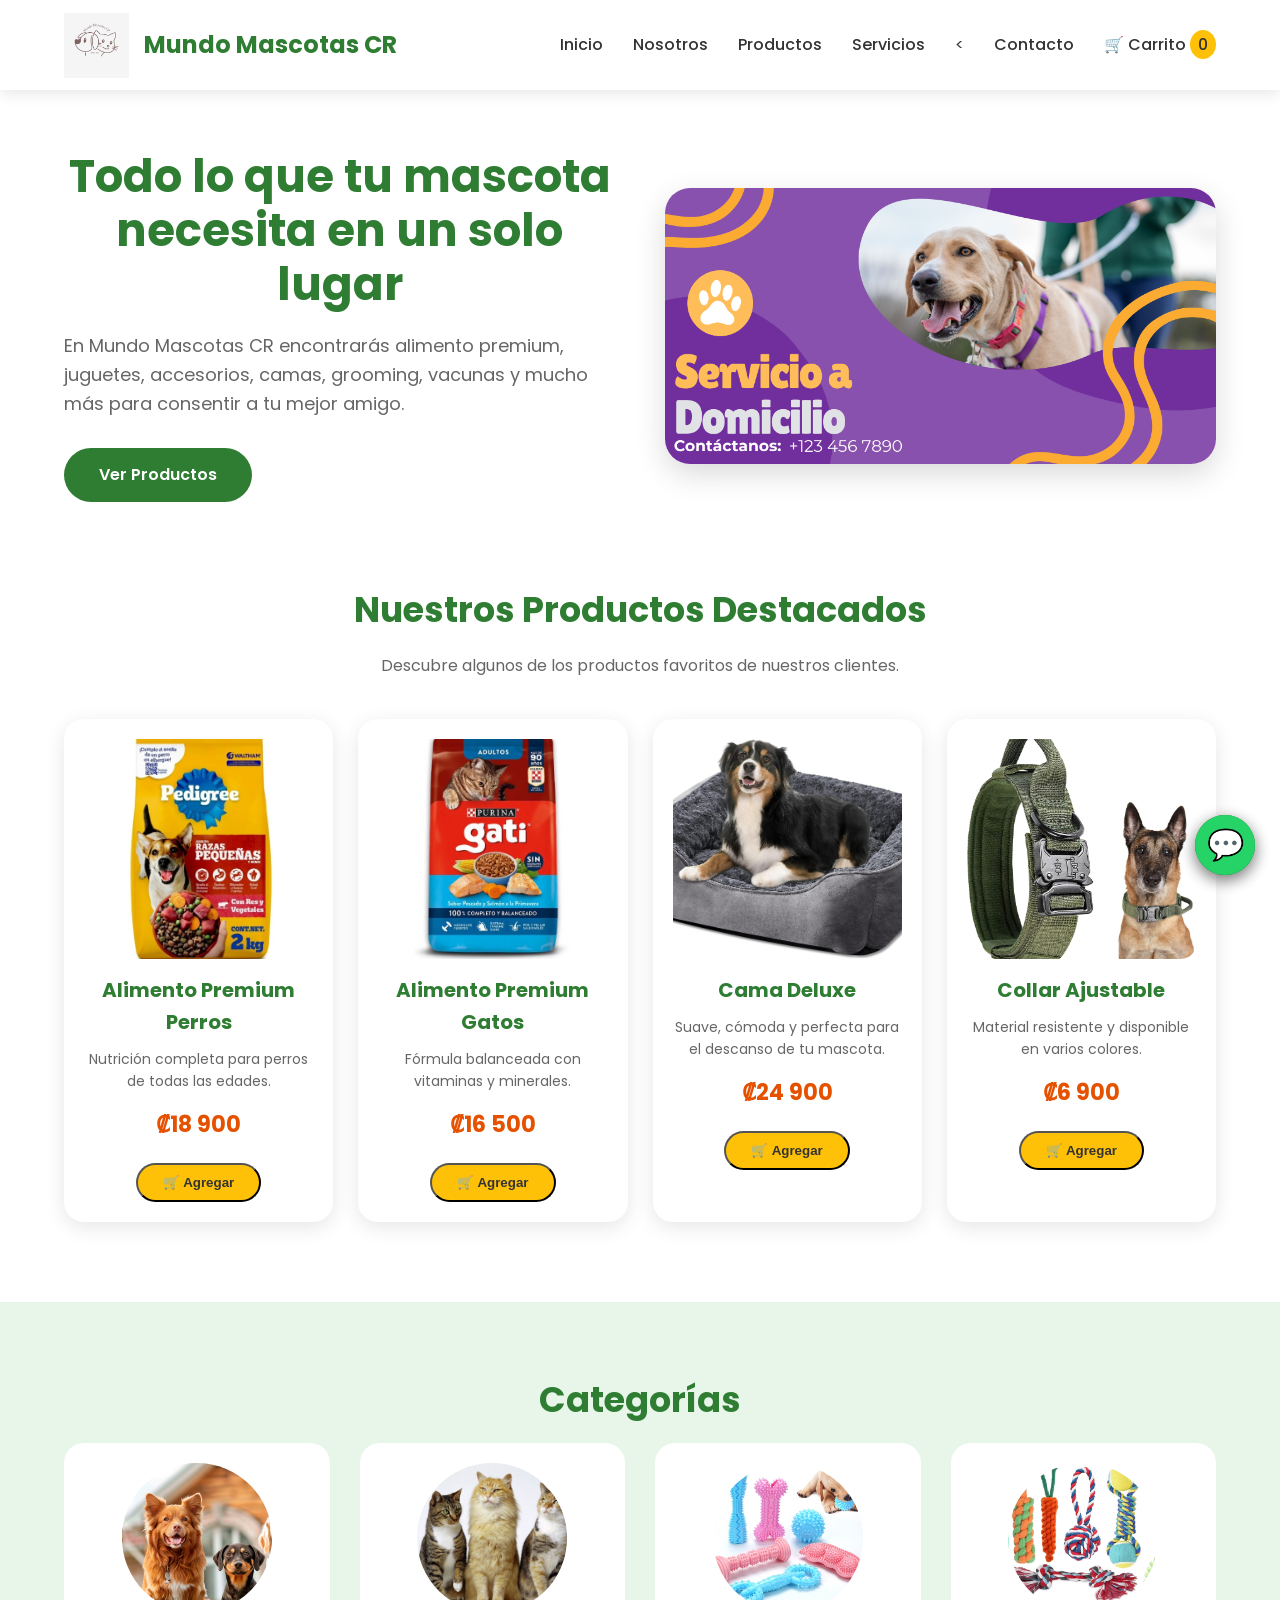
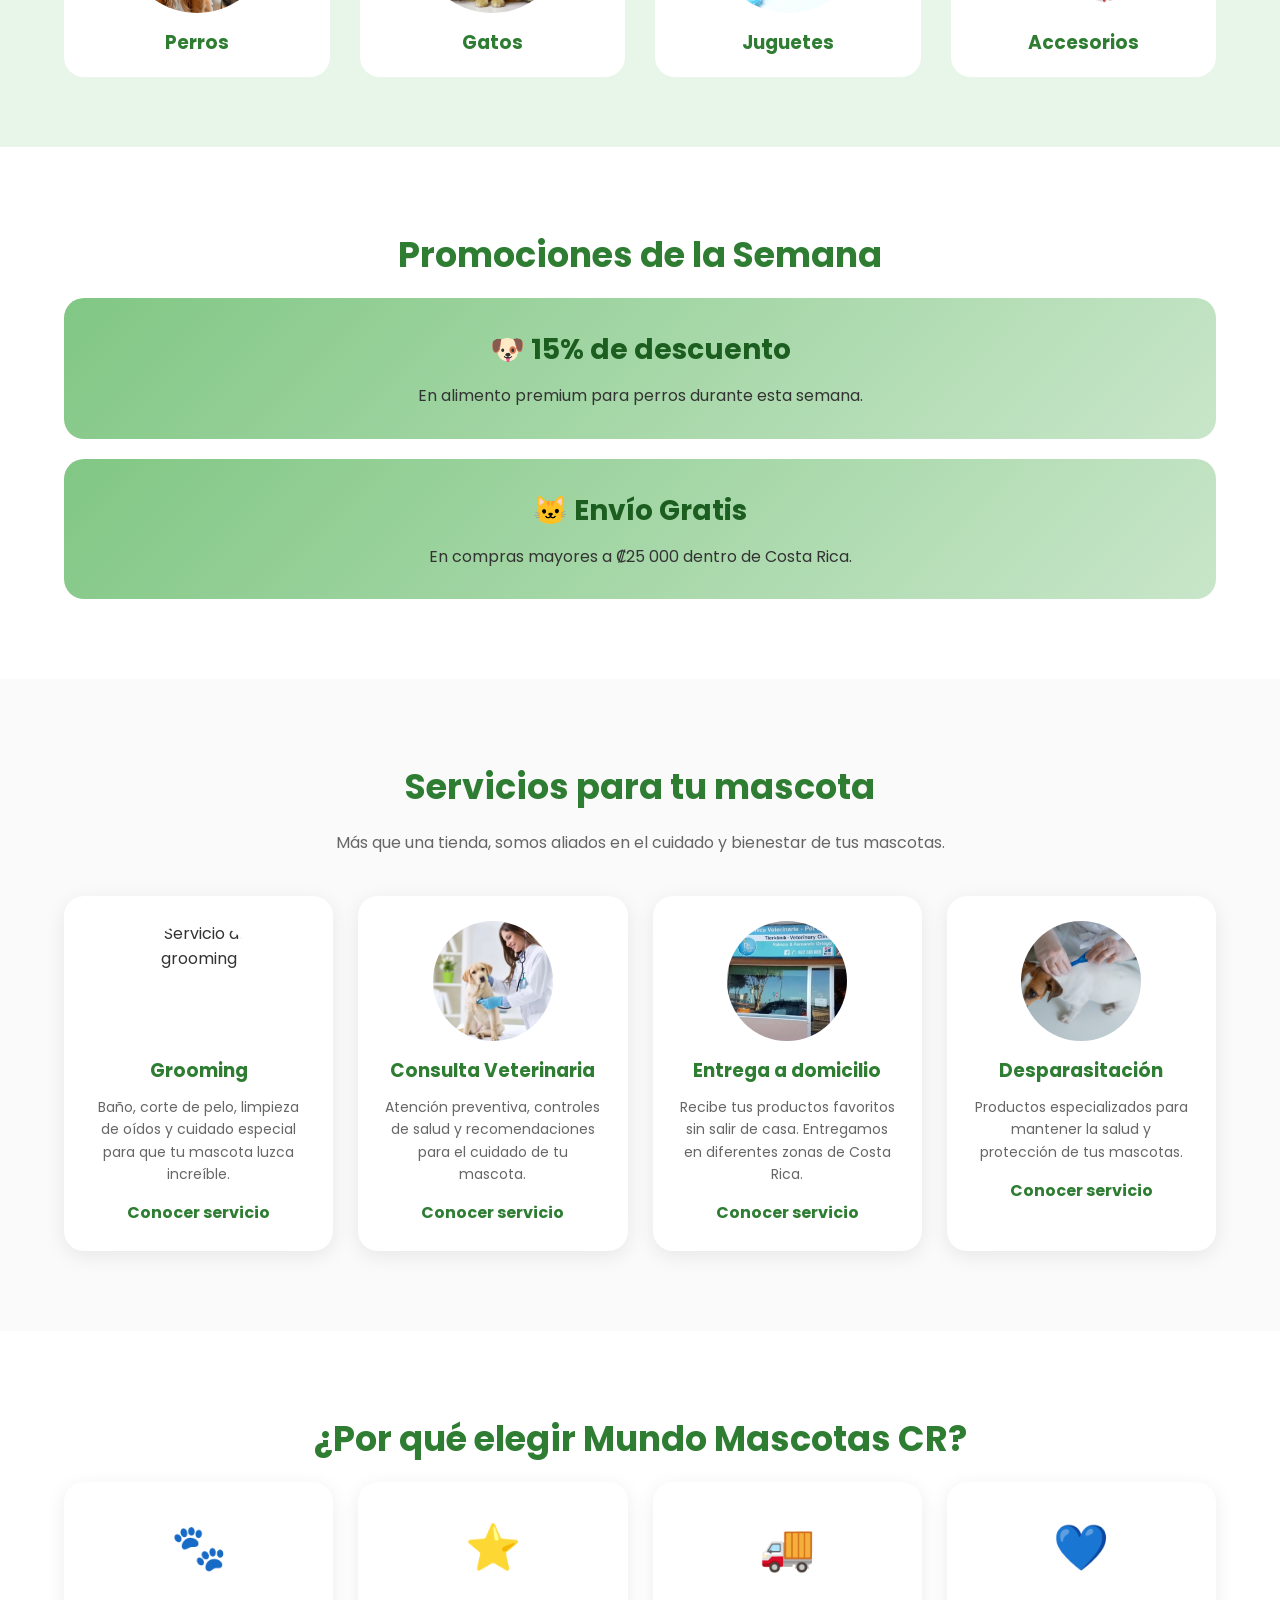
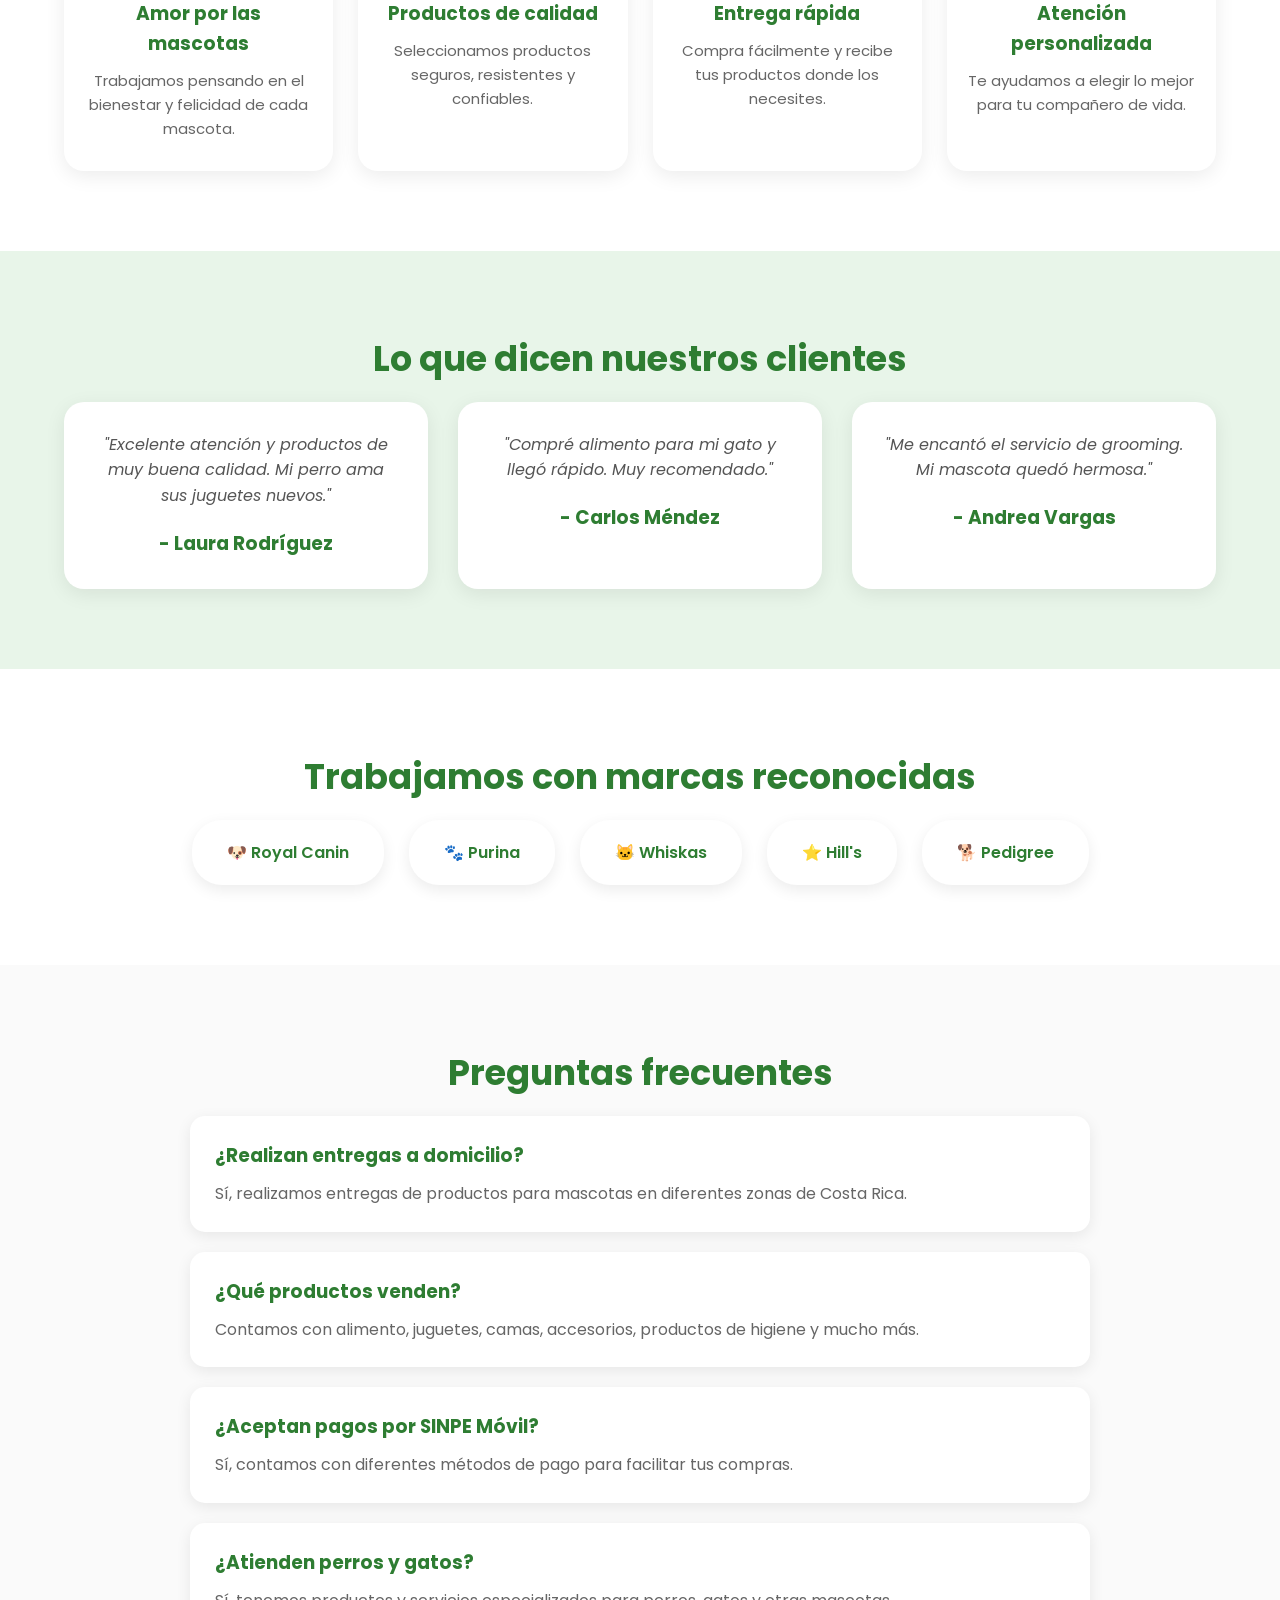
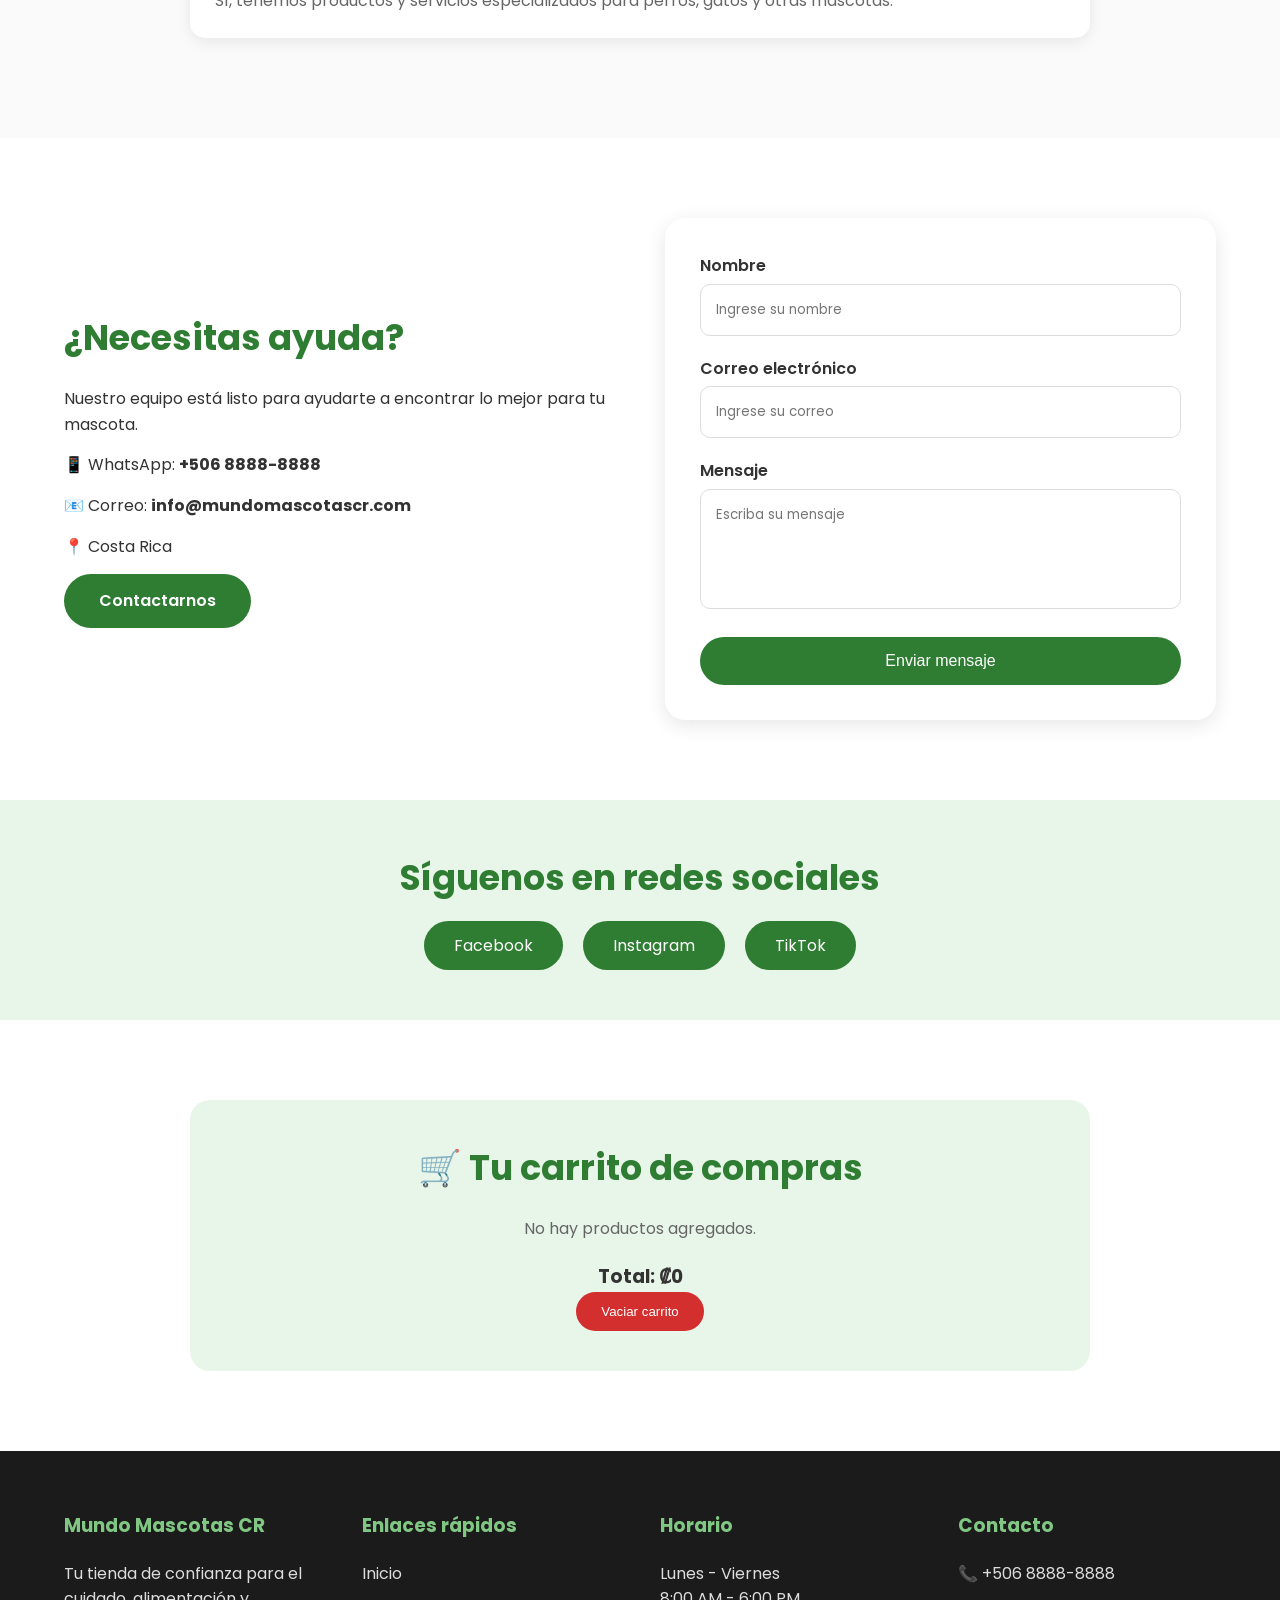
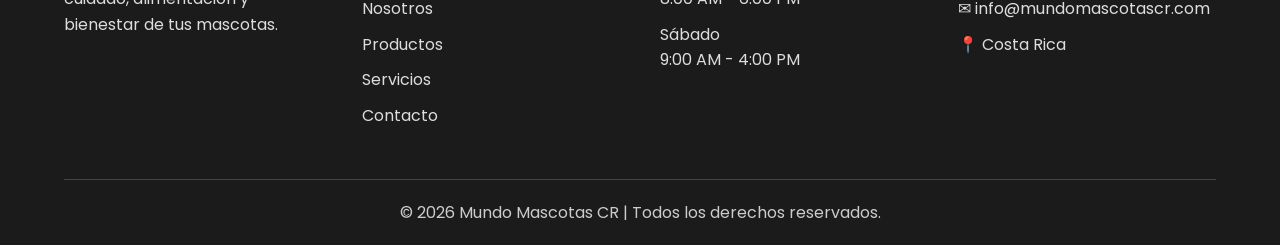
==== commit 76dcd6d2: "Agregar imágenes del proyecto" ====
--- a/index.html
+++ b/index.html
@@ -52,7 +52,13 @@
 
                 <li><a href="pages/servicios.html">Servicios</a></li>
 
-                <li><a href="pages/contacto.html">Contacto</a></li>
+                <<li><a href="pages/contacto.html">Contacto</a></li>
+
+                <li><a href="#carrito">
+                        🛒 Carrito
+                        <span id="contador-carrito">0</span>
+                    </a>
+                </li>
 
             </ul>
 
@@ -94,91 +100,141 @@
 
 <!-- ================= PRODUCTOS DESTACADOS ================= -->
 
+<!-- ================= PRODUCTOS DESTACADOS ================= -->
+
 <section class="productos">
 
-    <h2>Nuestros Productos Destacados</h2>
-
-    <p>
-        Descubre algunos de los productos favoritos de nuestros clientes.
-    </p>
-
-    <div class="contenedor-productos">
-
-        <article class="card">
-
-            <img src="img/alimento-perro.jpg" alt="Alimento para perros">
-
-            <h3>Alimento Premium Perros</h3>
-
-            <p>
-                Nutrición completa para perros de todas las edades.
-            </p>
-
-            <span class="precio">₡18 900</span>
-
-            <a href="pages/productos.html" class="btn-card">
-                Comprar
-            </a>
-
-        </article>
-
-        <article class="card">
-
-            <img src="img/alimento-gato.jpg" alt="Alimento para gatos">
-
-            <h3>Alimento Premium Gatos</h3>
-
-            <p>
-                Fórmula balanceada con vitaminas y minerales.
-            </p>
-
-            <span class="precio">₡16 500</span>
-
-            <a href="pages/productos.html" class="btn-card">
-                Comprar
-            </a>
-
-        </article>
-
-        <article class="card">
-
-            <img src="img/cama.jpg" alt="Cama para mascotas">
-
-            <h3>Cama Deluxe</h3>
-
-            <p>
-                Suave, cómoda y perfecta para el descanso de tu mascota.
-            </p>
-
-            <span class="precio">₡24 900</span>
-
-            <a href="pages/productos.html" class="btn-card">
-                Comprar
-            </a>
-
-        </article>
-
-        <article class="card">
-
-            <img src="img/collar.jpg" alt="Collar para perro">
-
-            <h3>Collar Ajustable</h3>
-
-            <p>
-                Material resistente y disponible en varios colores.
-            </p>
-
-            <span class="precio">₡6 900</span>
-
-            <a href="pages/productos.html" class="btn-card">
-                Comprar
-            </a>
-
-        </article>
-
-    </div>
+<h2>Nuestros Productos Destacados</h2>
+
+<p>
+Descubre algunos de los productos favoritos de nuestros clientes.
+</p>
+
+
+<div class="contenedor-productos">
+
+
+<article class="card">
+
+<img src="img/alimento-perro.jpg" alt="Alimento para perros">
+
+<h3>Alimento Premium Perros</h3>
+
+<p>
+Nutrición completa para perros de todas las edades.
+</p>
+
+<span class="precio">₡18 900</span>
+
+
+<button 
+class="btn-card agregar-carrito"
+data-producto="Alimento Premium Perros"
+data-precio="18900">
+
+🛒 Agregar
+
+</button>
+
+
+</article>
+
+
+
+
+
+<article class="card">
+
+<img src="img/alimento-gato.jpg" alt="Alimento para gatos">
+
+<h3>Alimento Premium Gatos</h3>
+
+<p>
+Fórmula balanceada con vitaminas y minerales.
+</p>
+
+<span class="precio">₡16 500</span>
+
+
+<button 
+class="btn-card agregar-carrito"
+data-producto="Alimento Premium Gatos"
+data-precio="16500">
+
+🛒 Agregar
+
+</button>
+
+
+</article>
+
+
+
+
+
+
+<article class="card">
+
+<img src="img/cama.jpg" alt="Cama para mascotas">
+
+<h3>Cama Deluxe</h3>
+
+<p>
+Suave, cómoda y perfecta para el descanso de tu mascota.
+</p>
+
+<span class="precio">₡24 900</span>
+
+
+<button 
+class="btn-card agregar-carrito"
+data-producto="Cama Deluxe"
+data-precio="24900">
+
+🛒 Agregar
+
+</button>
+
+
+</article>
+
+
+
+
+
+
+
+<article class="card">
+
+<img src="img/collar.jpg" alt="Collar para perro">
+
+<h3>Collar Ajustable</h3>
+
+<p>
+Material resistente y disponible en varios colores.
+</p>
+
+<span class="precio">₡6 900</span>
+
+
+<button 
+class="btn-card agregar-carrito"
+data-producto="Collar Ajustable"
+data-precio="6900">
+
+🛒 Agregar
+
+</button>
+
+
+</article>
+
+
+
+</div>
 
 </section>
+
 
 <!-- ================= CATEGORÍAS ================= -->
 
@@ -800,12 +856,16 @@
 </a>
 
 
-<a href="#">
-WhatsApp
+<a 
+href="https://wa.me/50664886336?text=Hola%20Mundo%20Mascotas%20CR,%20necesito%20información"
+class="whatsapp"
+target="_blank">
+
+💬
+
 </a>
 
 
-
 </div>
 
 
@@ -816,11 +876,44 @@
 
 
 
+
+
+
 </main>
 
 
-
-
+<!-- ================= CARRITO ================= -->
+
+<section id="carrito" class="carrito">
+
+<h2>
+🛒 Tu carrito de compras
+</h2>
+
+
+<div id="lista-carrito">
+
+<p>
+No hay productos agregados.
+</p>
+
+</div>
+
+
+<h3>
+Total:
+<span id="total">
+₡0
+</span>
+</h3>
+
+
+<button id="vaciar-carrito">
+Vaciar carrito
+</button>
+
+
+</section>
 
 
 <!-- ================= FOOTER ================= -->
--- a/css/styles.css
+++ b/css/styles.css
@@ -2090,4 +2090,69 @@
 
 
 
+}
+
+
+.carrito{
+
+width:90%;
+
+max-width:900px;
+
+margin:80px auto;
+
+padding:40px;
+
+background:#E8F5E9;
+
+border-radius:20px;
+
+text-align:center;
+
+}
+
+
+.carrito h2{
+
+color:#2E7D32;
+
+}
+
+
+#lista-carrito p{
+
+color:#666;
+
+margin:20px;
+
+}
+
+
+#vaciar-carrito{
+
+background:#d32f2f;
+
+color:white;
+
+border:none;
+
+padding:12px 25px;
+
+border-radius:25px;
+
+cursor:pointer;
+
+}
+
+
+#contador-carrito{
+
+background:#FFC107;
+
+padding:3px 8px;
+
+border-radius:50%;
+
+color:#333;
+
 }
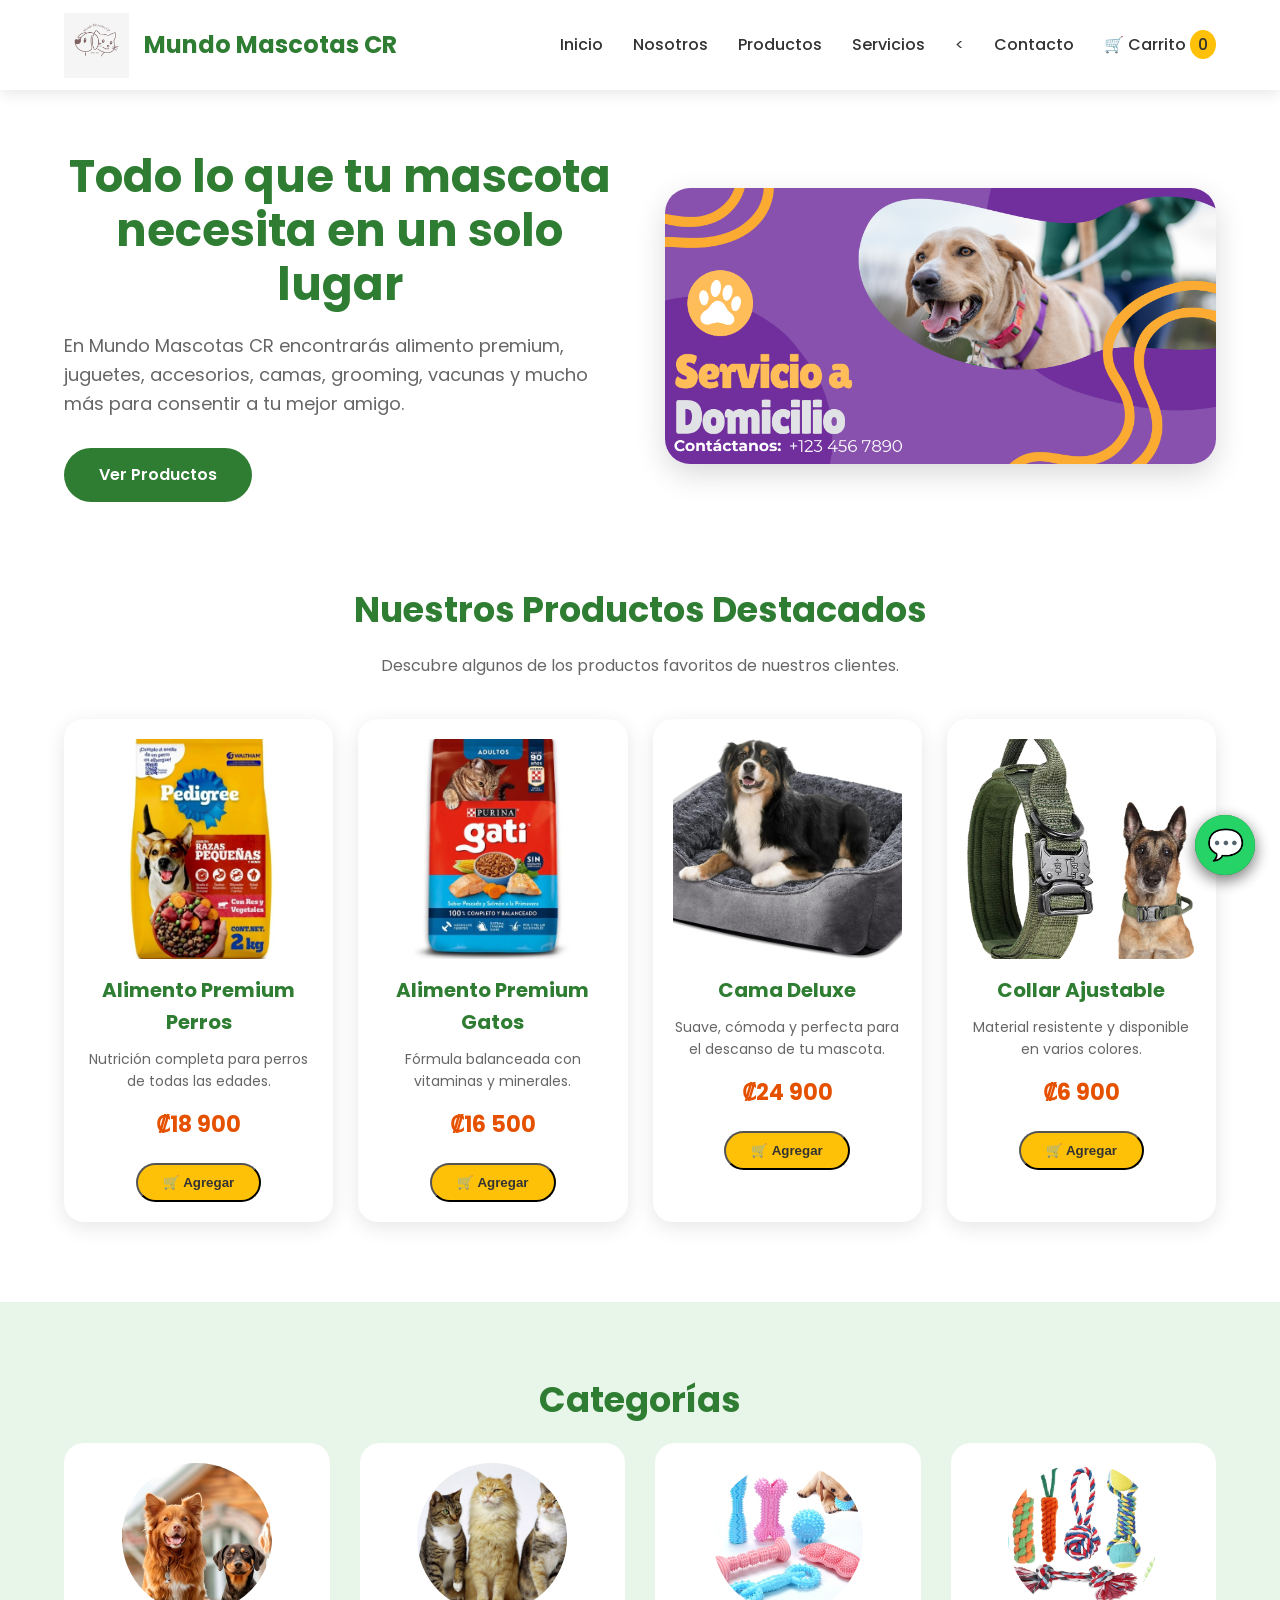
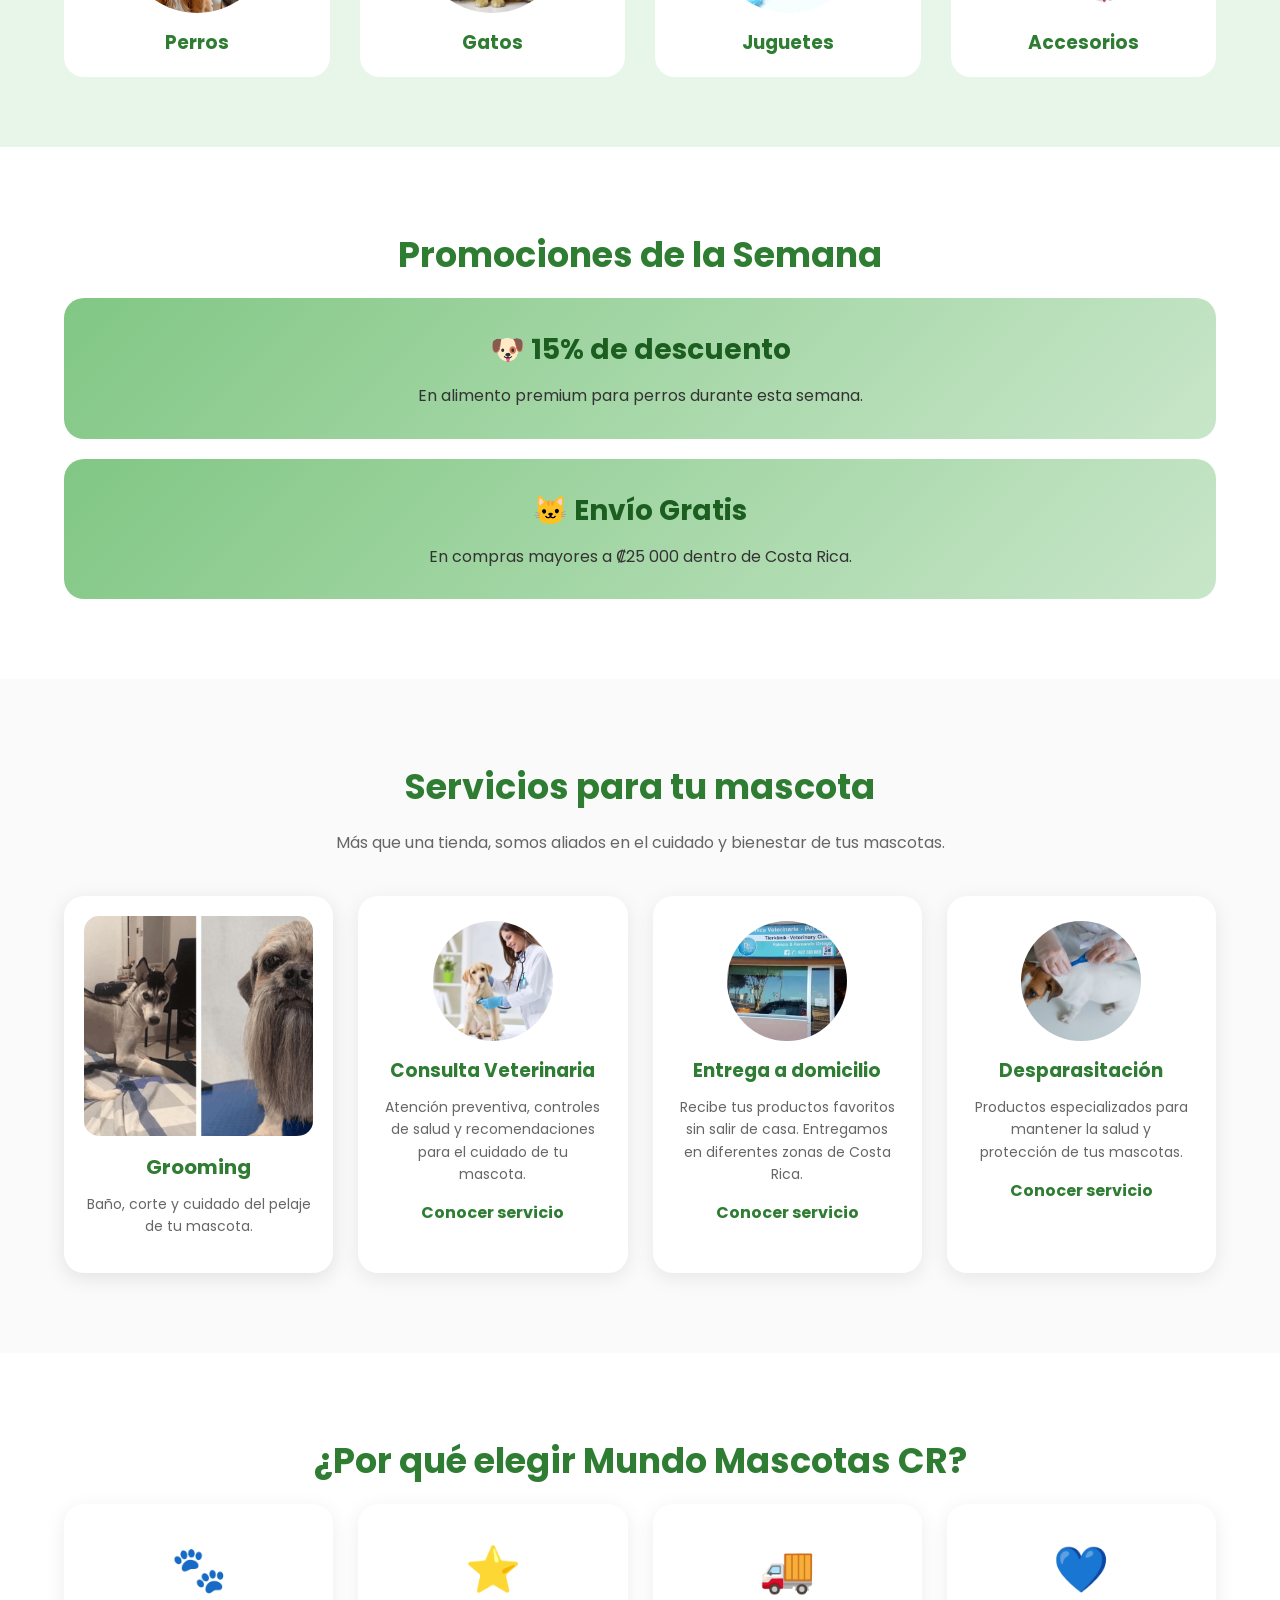
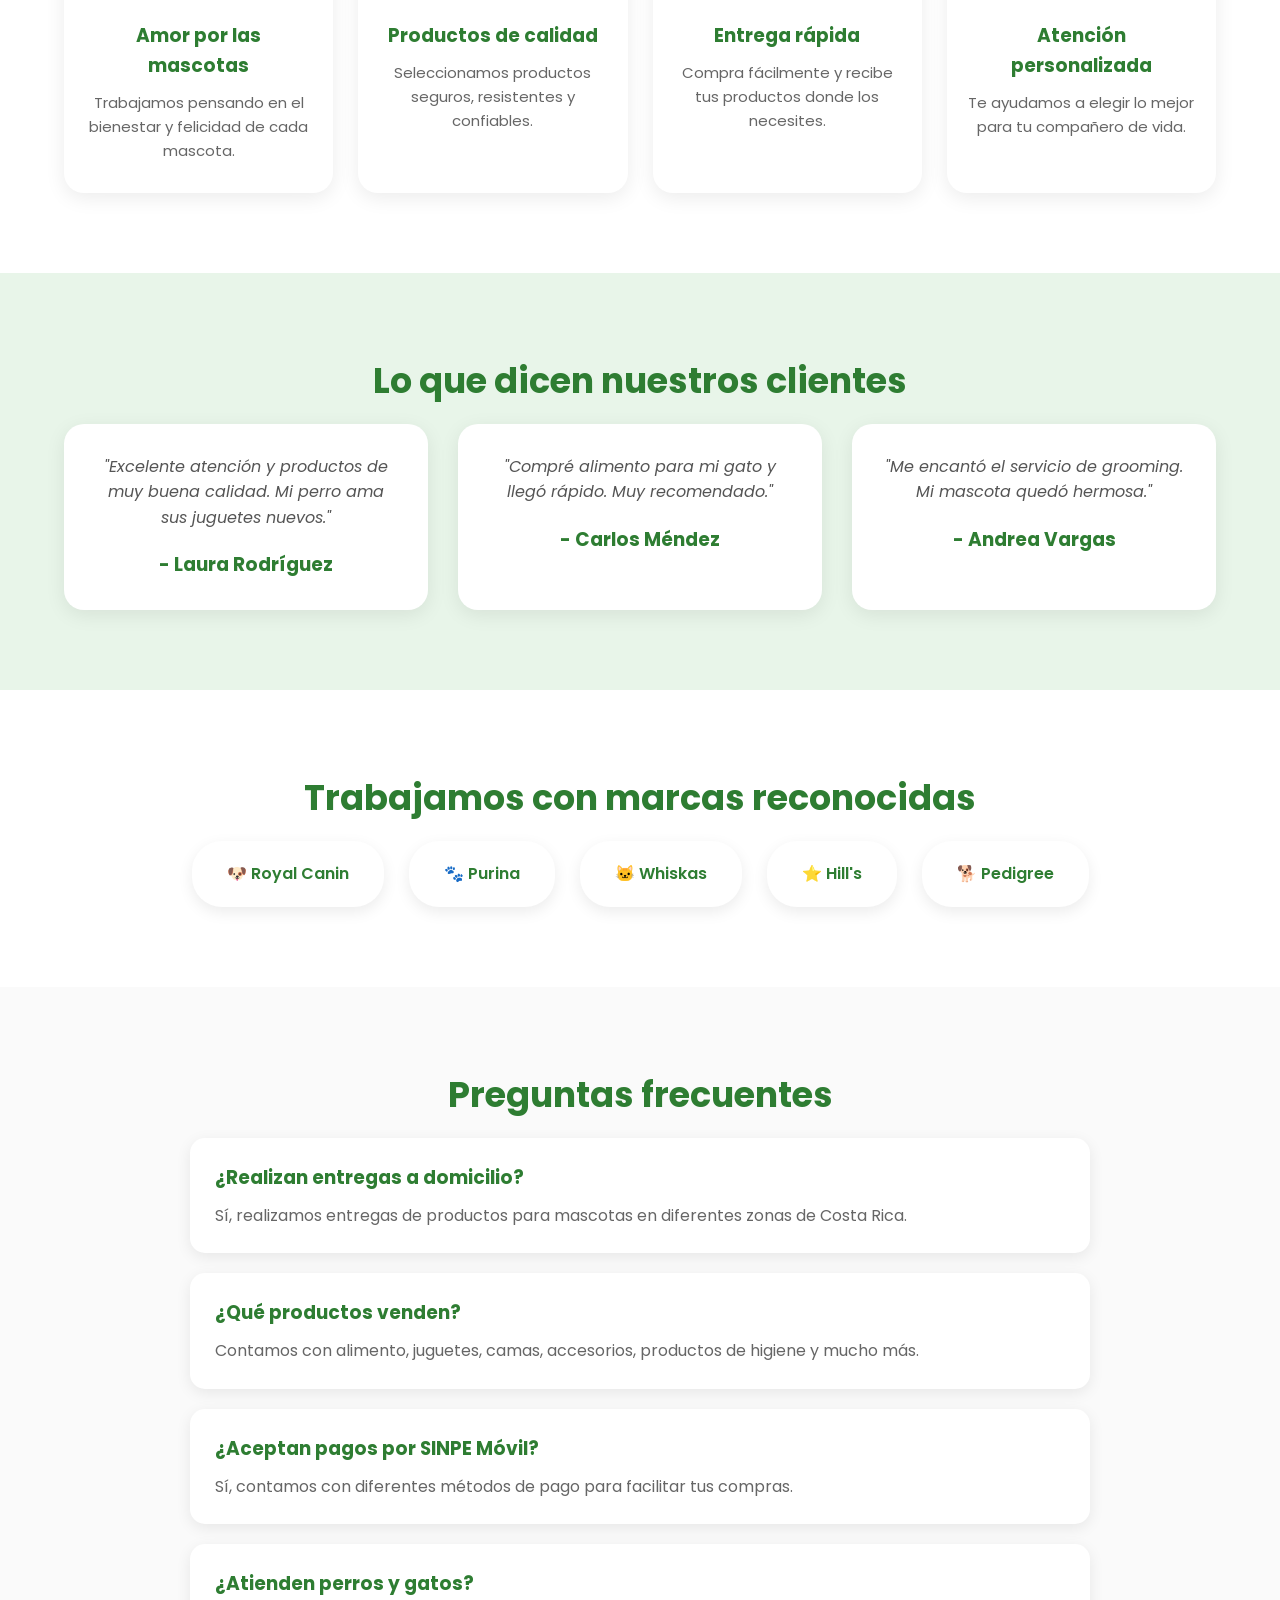
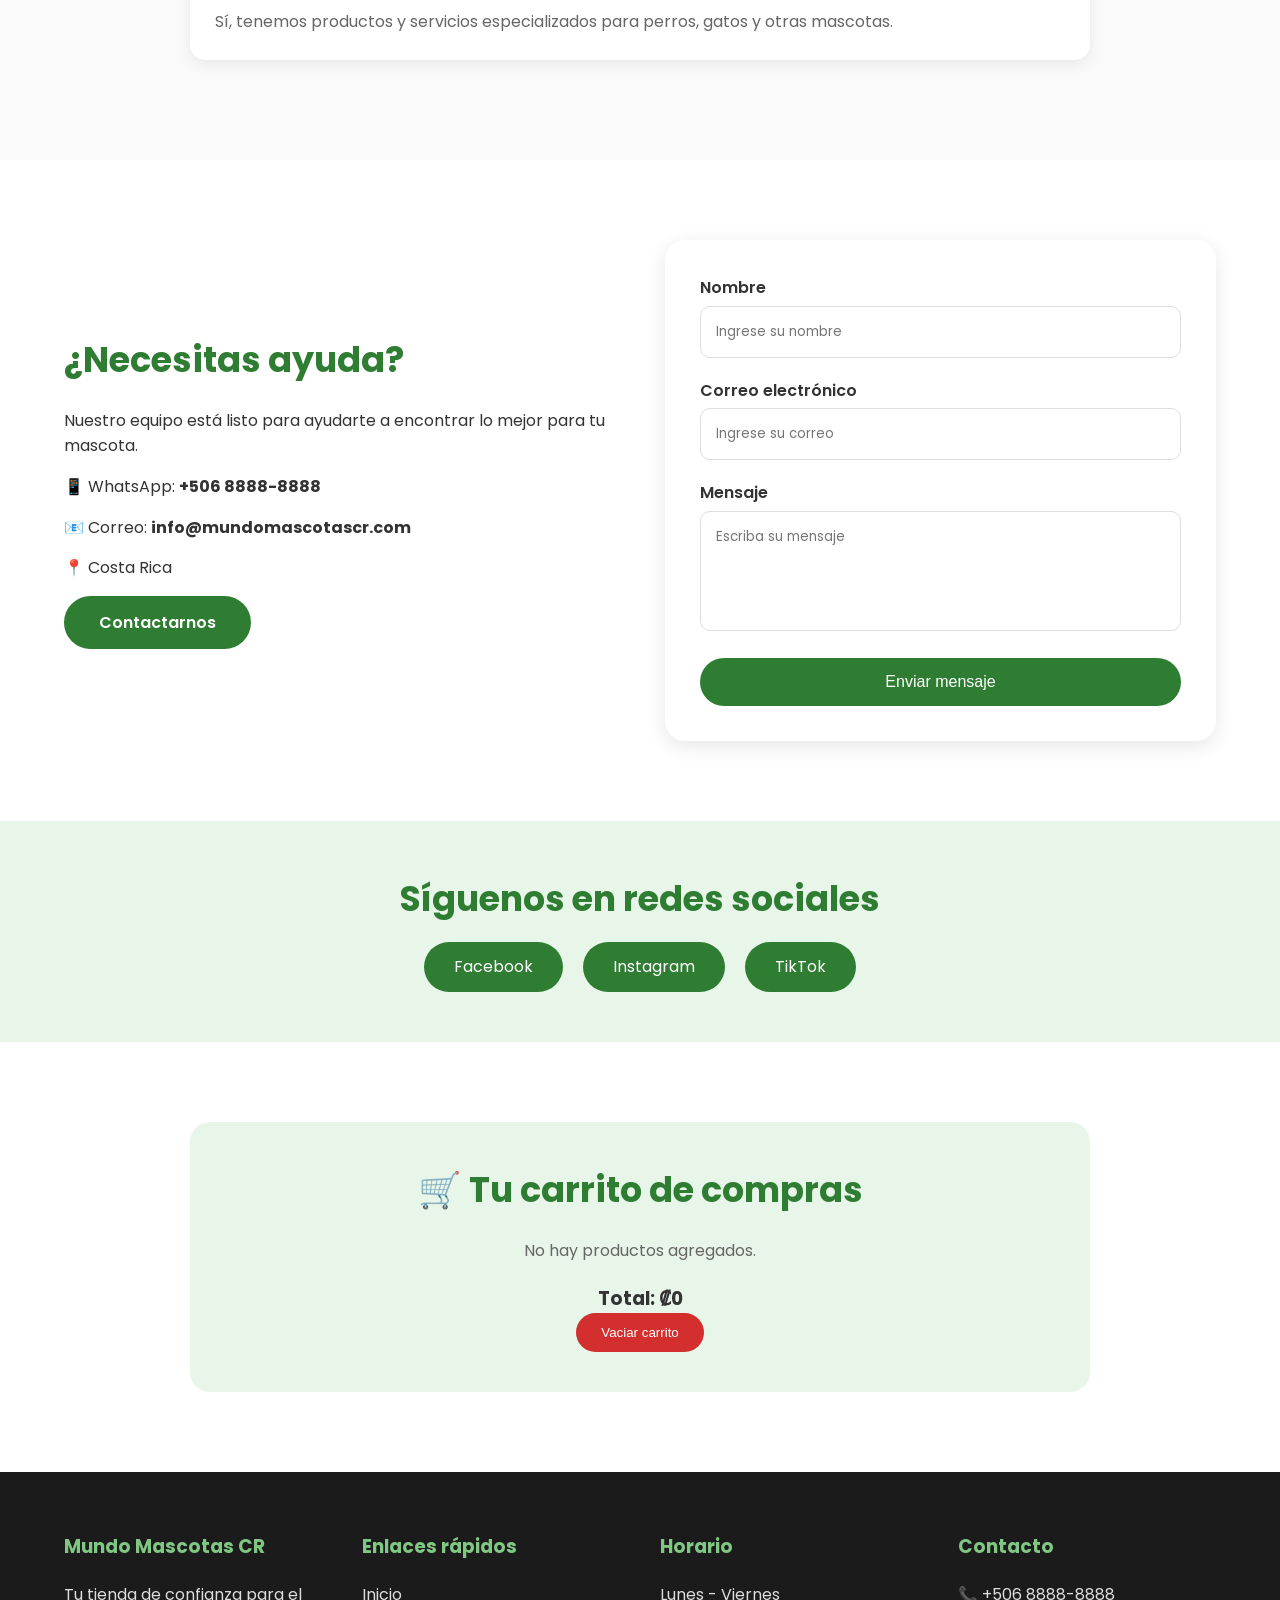
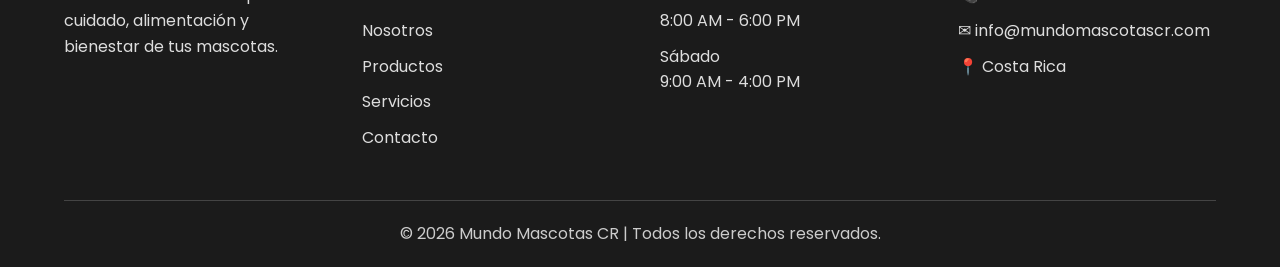
==== commit 22d69d15: "Actualizacion de imagenes productos y servicios" ====
--- a/index.html
+++ b/index.html
@@ -92,13 +92,13 @@
 
     <div class="hero-imagen">
 
-        <img src="img/banner.png" alt="Banner Mundo Mascotas CR">
+        <img src="img/servicios-banner.png" alt="Servicios para mascotas">
 
     </div>
 
 </section>
 
-<!-- ================= PRODUCTOS DESTACADOS ================= -->
+
 
 <!-- ================= PRODUCTOS DESTACADOS ================= -->
 
@@ -323,20 +323,18 @@
     <div class="contenedor-servicios">
 
 
-        <article class="servicio-card">
-
-            <img src="img/grooming.jpg" alt="Servicio de grooming">
-
-            <h3>Grooming</h3>
-
-            <p>
-                Baño, corte de pelo, limpieza de oídos
-                y cuidado especial para que tu mascota luzca increíble.
-            </p>
-
-            <a href="pages/servicios.html">
-                Conocer servicio
-            </a>
+        <article class="card">
+
+        <img src="../img/grooming.png"
+        alt="Grooming mascotas">
+
+        <h3>
+        Grooming
+        </h3>
+
+        <p>
+         Baño, corte y cuidado del pelaje de tu mascota.
+        </p>
 
         </article>
 
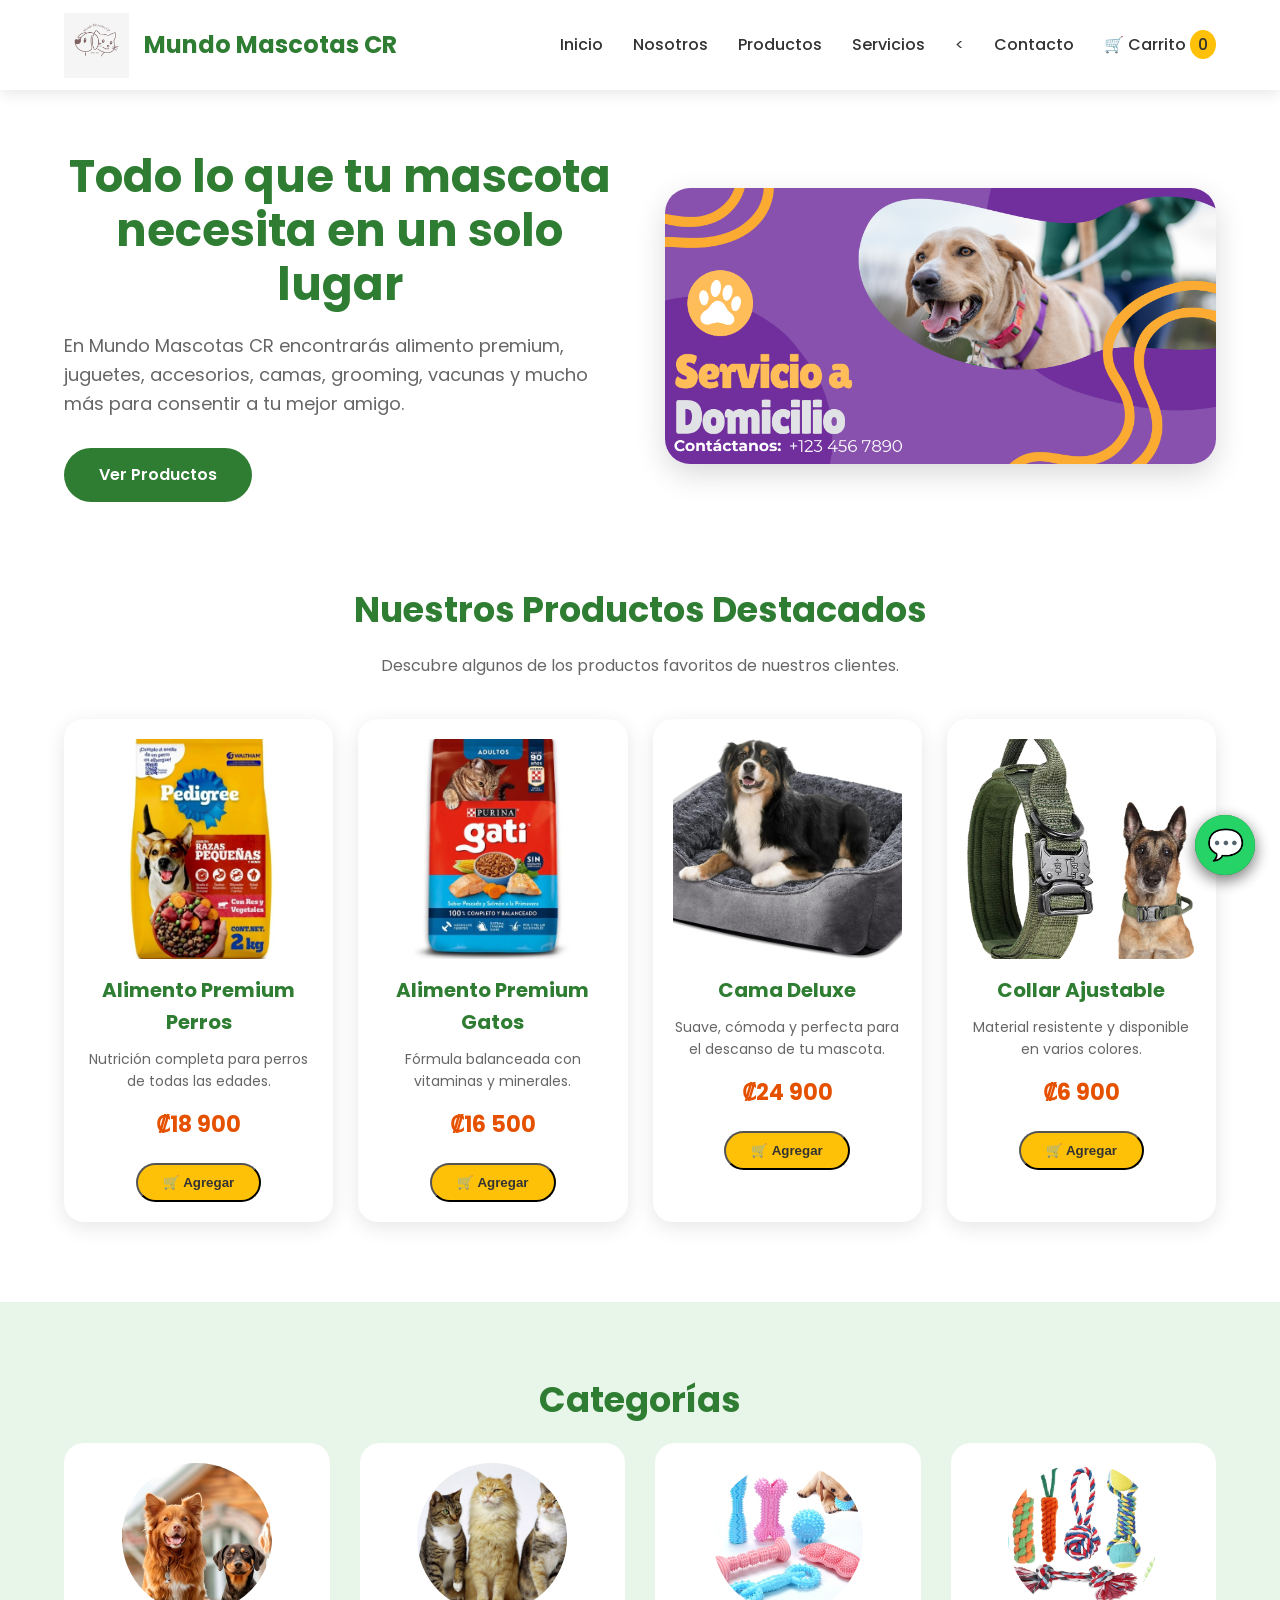
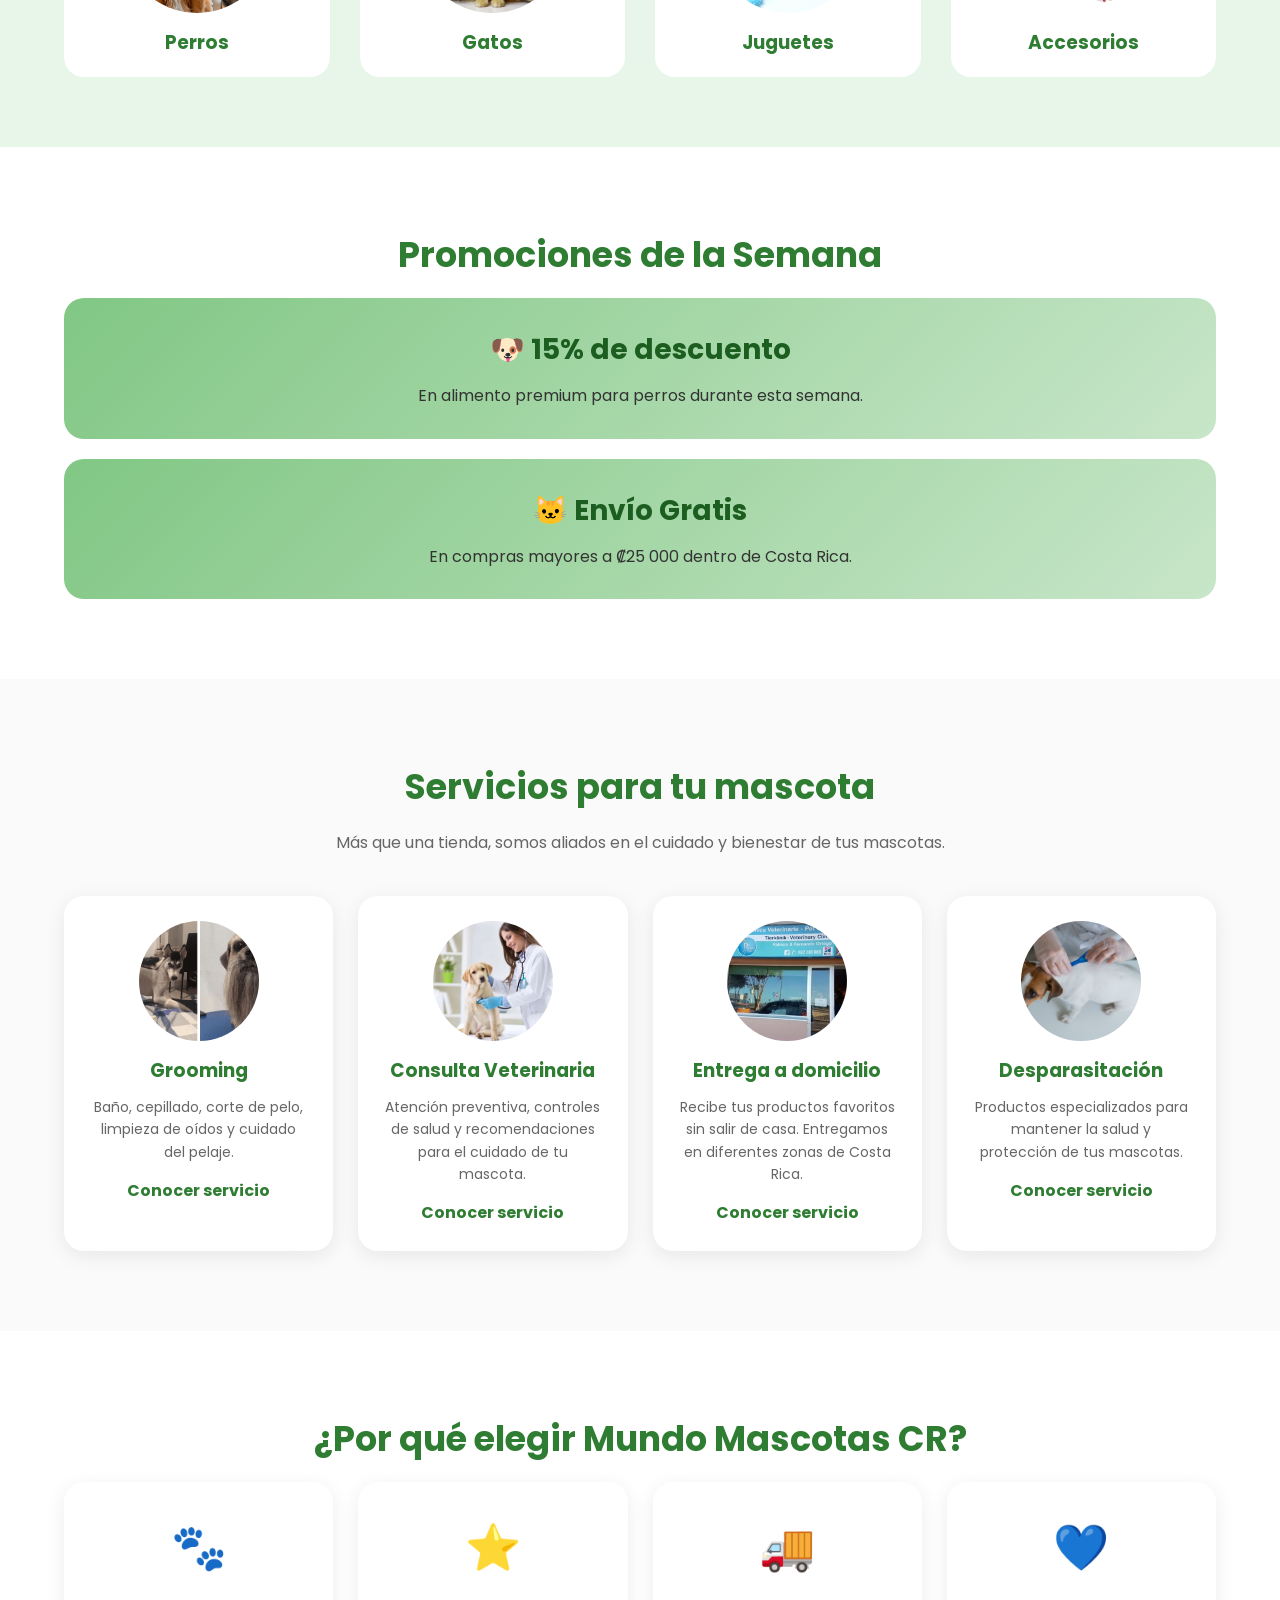
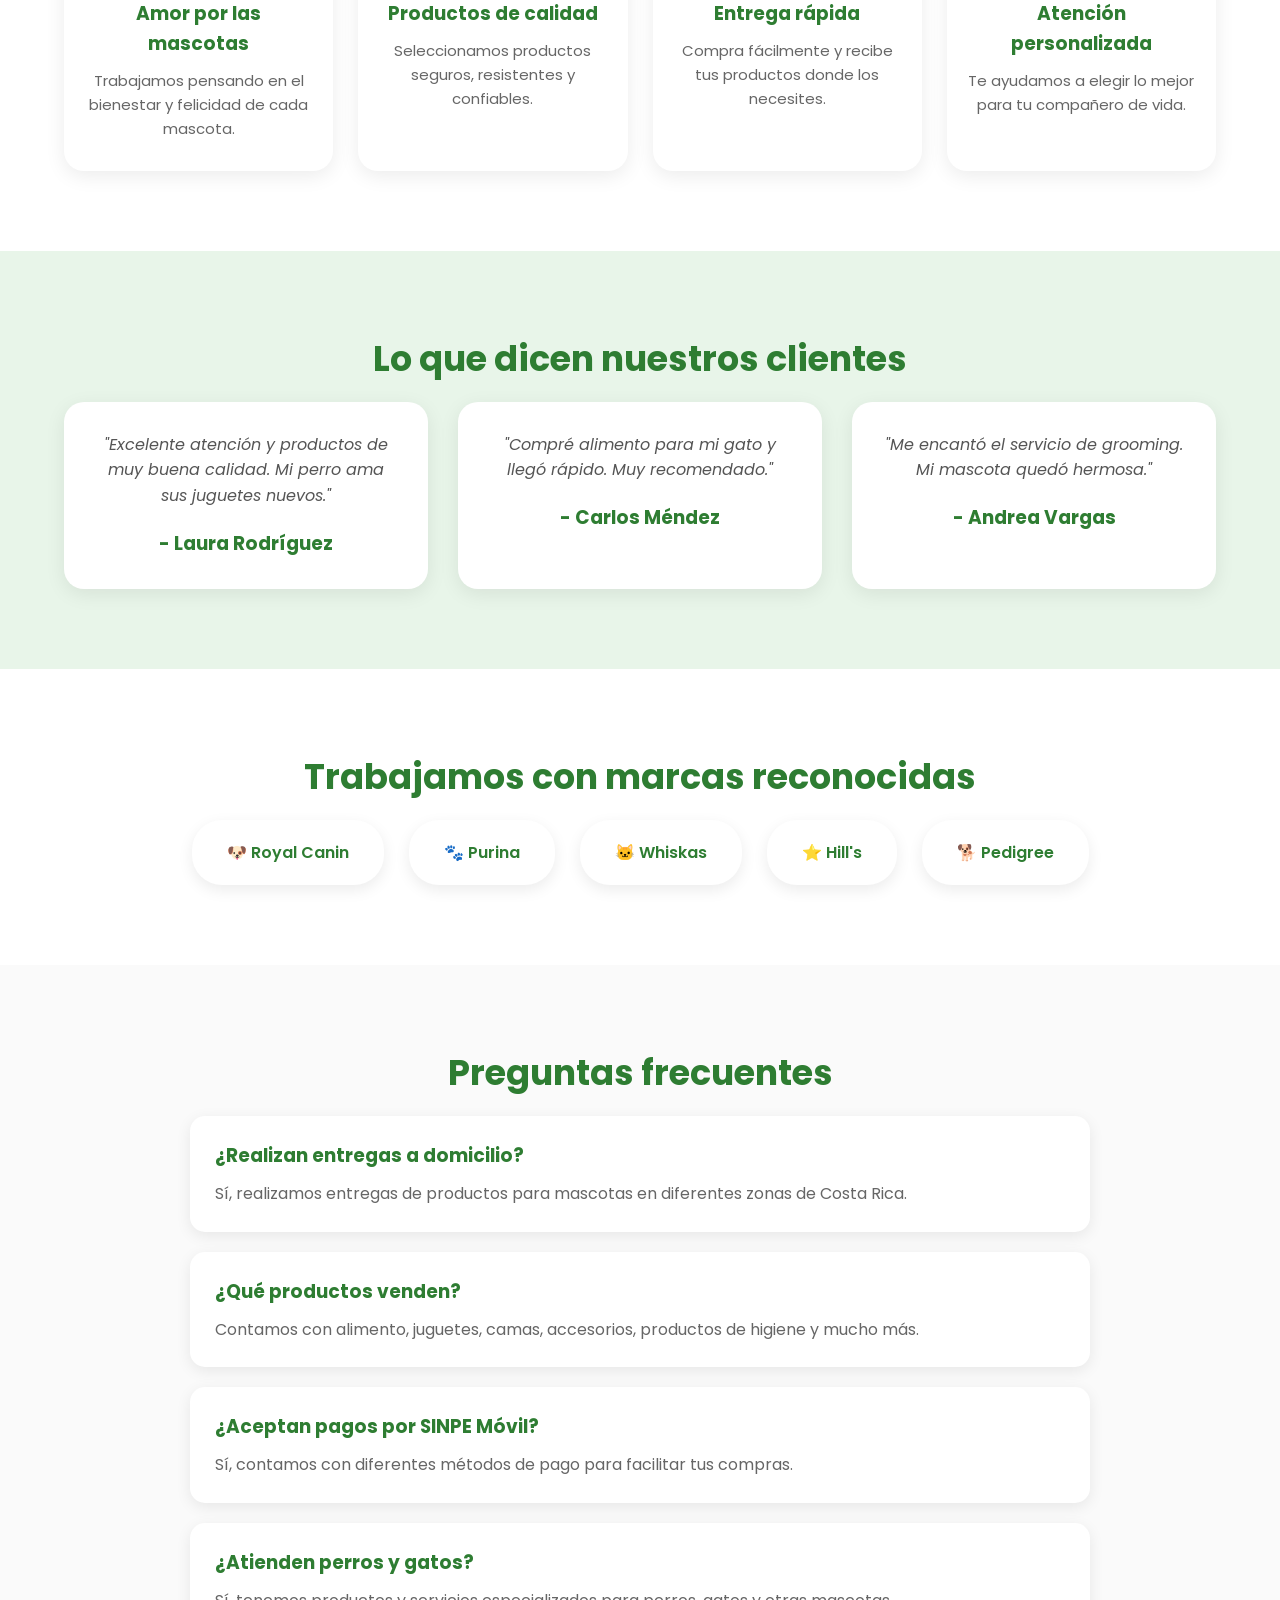
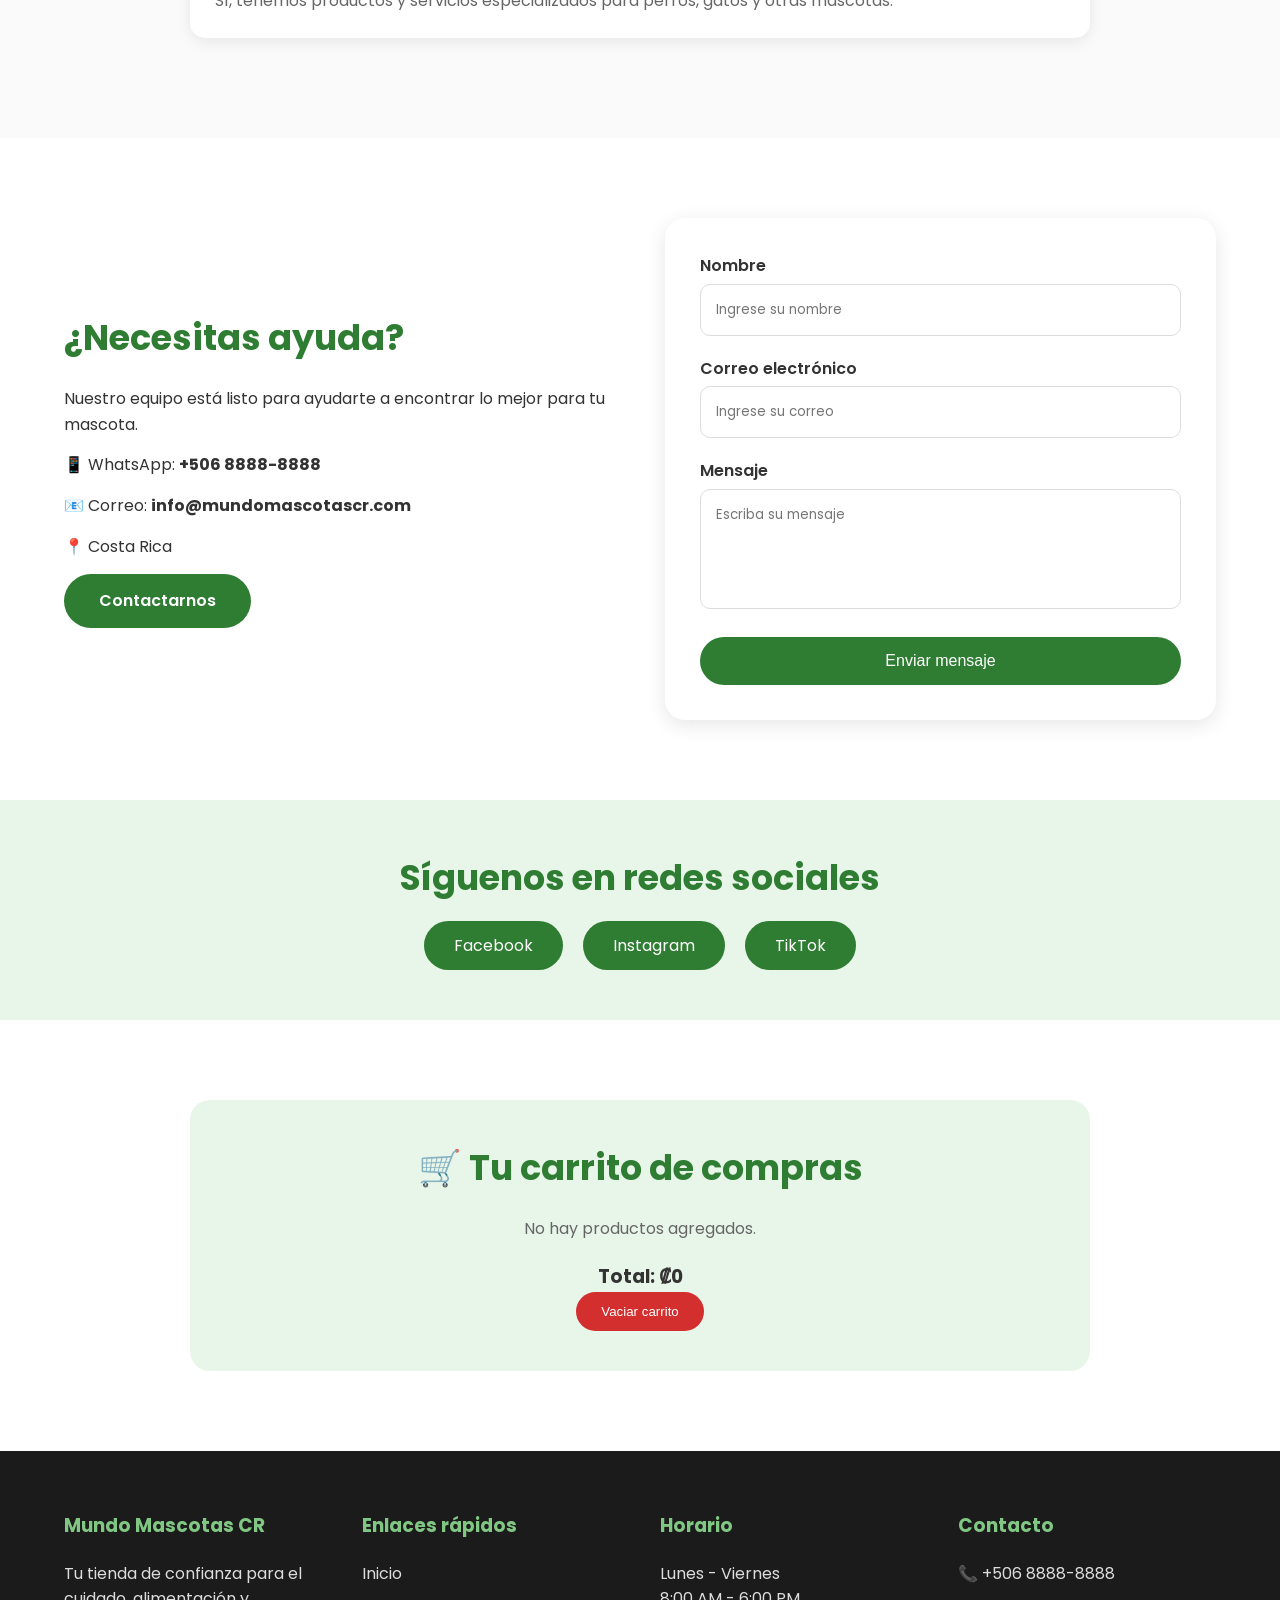
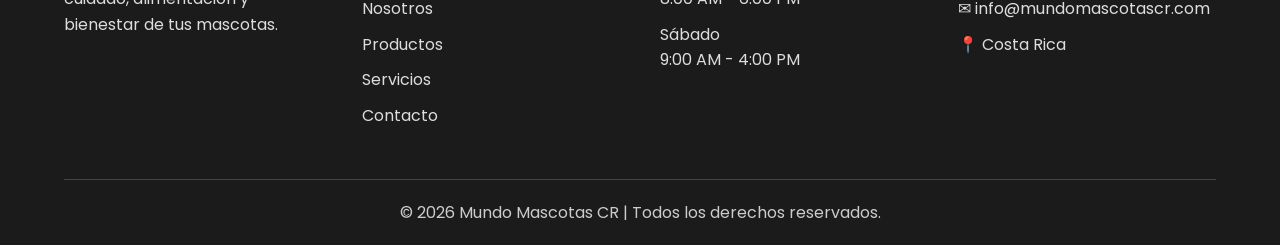
==== commit 6a9e4fab: "Refactor grooming card in index.html Updated grooming service description and image path." ====
--- a/index.html
+++ b/index.html
@@ -323,21 +323,25 @@
     <div class="contenedor-servicios">
 
 
-        <article class="card">
-
-        <img src="../img/grooming.png"
-        alt="Grooming mascotas">
+        <article class="servicio-card">
+
+        <img src="img/grooming.png"
+         alt="Grooming mascotas">
 
         <h3>
         Grooming
         </h3>
 
         <p>
-         Baño, corte y cuidado del pelaje de tu mascota.
+        Baño, cepillado, corte de pelo,
+        limpieza de oídos y cuidado del pelaje.
         </p>
 
-        </article>
-
+    <a href="pages/servicios.html">
+        Conocer servicio
+    </a>
+
+</article>
 
 
         <article class="servicio-card">
@@ -1121,4 +1125,4 @@
 </body>
 
 
-</html>+</html>
